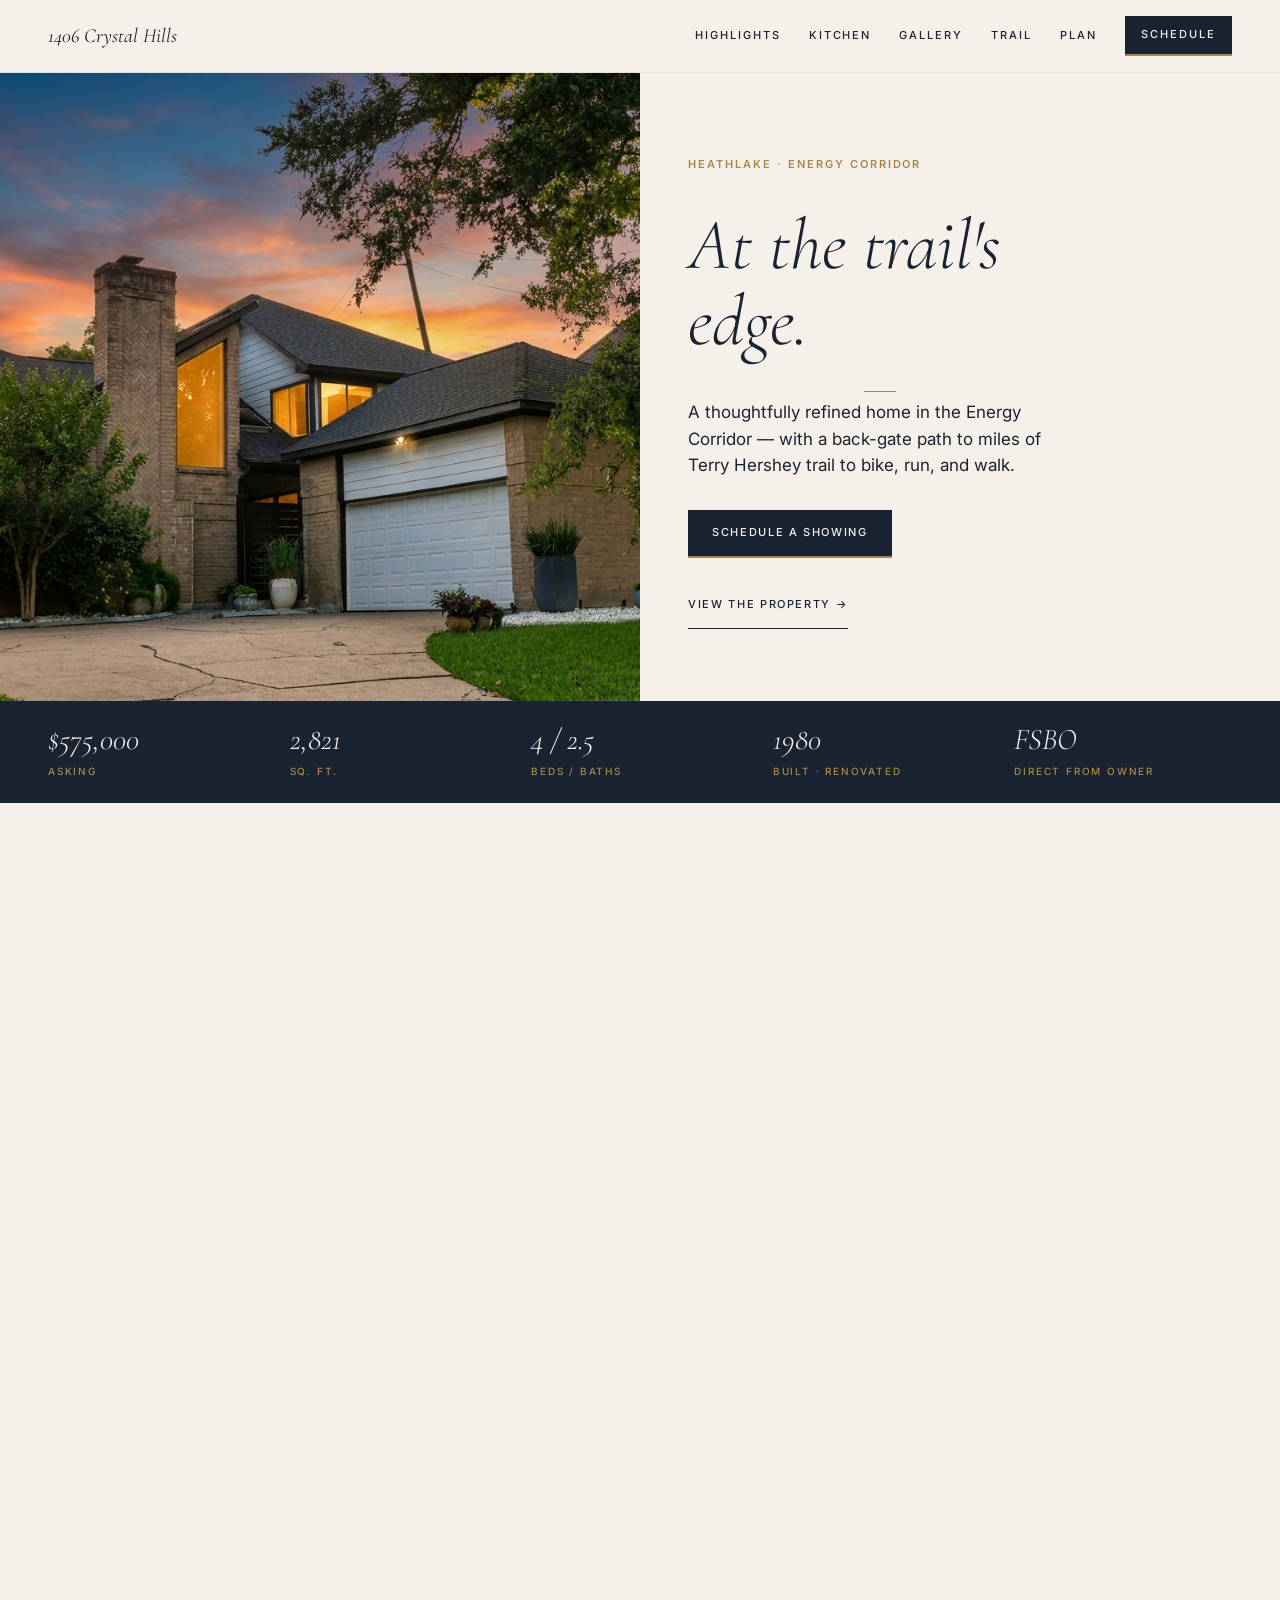
==== index.html @ 266ba10a "Initial commit: Crystal Hills website with GitHub Pages deployment Static editorial real estate list" ====
<!DOCTYPE html>
<html lang="en">
<head>
  <meta charset="UTF-8">
  <meta name="viewport" content="width=device-width, initial-scale=1.0">
  <title>1406 Crystal Hills Dr · Heathlake · Energy Corridor</title>
  <meta name="description" content="Refined living in the Energy Corridor. 4 BR / 2.5 BA, 2,821 sq ft. Wolf kitchen, primary suite down, direct trail access to Terry Hershey Park. $575,000.">

  <link rel="canonical" href="https://crystalhillshouse.com/">

  <!-- Open Graph -->
  <meta property="og:type" content="website">
  <meta property="og:url" content="https://crystalhillshouse.com/">
  <meta property="og:title" content="1406 Crystal Hills Dr · Refined, at the trail's edge.">
  <meta property="og:description" content="A Wolf kitchen, a primary suite down, and a back gate to Terry Hershey trail. $575,000. Houston, TX.">
  <meta property="og:image" content="https://crystalhillshouse.com/og-image.jpg">
  <meta property="og:image:width" content="1200">
  <meta property="og:image:height" content="630">

  <!-- Twitter -->
  <meta name="twitter:card" content="summary_large_image">
  <meta name="twitter:title" content="1406 Crystal Hills Dr · Refined, at the trail's edge.">
  <meta name="twitter:description" content="A Wolf kitchen, a primary suite down, and a back gate to Terry Hershey. $575,000. Houston, TX.">
  <meta name="twitter:image" content="https://crystalhillshouse.com/og-image.jpg">

  <!-- Favicons -->
  <link rel="icon" href="/favicon.ico" sizes="any">
  <link rel="icon" href="/favicon-192.png" type="image/png" sizes="192x192">

  <!-- Preload critical assets -->
  <link rel="preload" as="image" href="assets/photos/hero-twilight.jpg" fetchpriority="high">

  <!-- Fonts -->
  <link rel="preconnect" href="https://fonts.googleapis.com">
  <link rel="preconnect" href="https://fonts.gstatic.com" crossorigin>
  <link href="https://fonts.googleapis.com/css2?family=Cormorant+Garamond:ital,wght@0,300;0,400;0,500;1,300;1,400;1,500&family=Inter:wght@300;400;500;600;700&display=swap" rel="stylesheet">

  <link rel="stylesheet" href="style.css">

  <!-- Schema.org structured data -->
  <script type="application/ld+json">
  {
    "@context": "https://schema.org",
    "@type": "SingleFamilyResidence",
    "name": "1406 Crystal Hills Drive",
    "description": "Refined living in the Energy Corridor. 4 BR, 2.5 BA, 2,821 sq ft. Wolf kitchen, primary suite down, direct trail access.",
    "url": "https://crystalhillshouse.com/",
    "image": "https://crystalhillshouse.com/og-image.jpg",
    "address": {
      "@type": "PostalAddress",
      "streetAddress": "1406 Crystal Hills Drive",
      "addressLocality": "Houston",
      "addressRegion": "TX",
      "postalCode": "77077",
      "addressCountry": "US"
    },
    "geo": {
      "@type": "GeoCoordinates",
      "latitude": 29.7538709,
      "longitude": -95.5972746
    },
    "numberOfRooms": 4,
    "numberOfBathroomsTotal": 2.5,
    "floorSize": {
      "@type": "QuantitativeValue",
      "value": 2821,
      "unitCode": "FTK"
    },
    "yearBuilt": 1980,
    "offers": {
      "@type": "Offer",
      "price": 575000,
      "priceCurrency": "USD",
      "availability": "https://schema.org/InStock"
    }
  }
  </script>
</head>
<body>
  <a class="skip-link" href="#hero">Skip to content</a>
  <header class="topnav">
    <div class="container topnav-inner">
      <a href="#hero" class="logo">1406 Crystal Hills</a>
      <button class="nav-toggle" aria-expanded="false" aria-controls="primary-nav" aria-label="Toggle menu">☰</button>
      <nav id="primary-nav" aria-label="Primary">
        <a href="#story">Highlights</a>
        <a href="#kitchen">Kitchen</a>
        <a href="#gallery">Gallery</a>
        <a href="#trail">Trail</a>
        <a href="#plan">Plan</a>
        <a href="#showing" class="nav-cta">Schedule</a>
      </nav>
    </div>
  </header>

  <main>
    <section id="hero" class="section section-hero">
      <div class="hero-grid">
        <div class="hero-image" role="img" aria-label="1406 Crystal Hills Drive at twilight, with warm interior lights glowing through the windows.">
          <!-- Background image set in CSS for art-direction control -->
        </div>
        <div class="hero-content">
          <p class="eyebrow">Heathlake · Energy Corridor</p>
          <h1 class="hero-h1"><em>At the trail's edge.</em></h1>
          <hr class="rule">
          <p class="hero-sub">A thoughtfully refined home in the Energy Corridor — with a back-gate path to miles of Terry Hershey trail to bike, run, and walk.</p>
          <div class="hero-ctas">
            <a href="#showing" class="cta">Schedule a showing</a>
            <a href="#story" class="cta-secondary">View the property →</a>
          </div>
        </div>
      </div>
      <div class="hero-spec-strip">
        <div class="container hero-specs">
          <div><span class="spec-num">$575,000</span><span class="spec-label">Asking</span></div>
          <div><span class="spec-num">2,821</span><span class="spec-label">Sq. Ft.</span></div>
          <div><span class="spec-num">4 / 2.5</span><span class="spec-label">Beds / Baths</span></div>
          <div><span class="spec-num">1980</span><span class="spec-label">Built · Renovated</span></div>
          <div><span class="spec-num">FSBO</span><span class="spec-label">Direct from owner</span></div>
        </div>
      </div>
    </section>
    <section id="story" class="section">
  <div class="container">
    <p class="eyebrow">The Highlights</p>
    <h2><em>Three reasons.</em></h2>
    <hr class="rule">
    <div class="pillars">
      <a class="pillar" href="#kitchen">
        <div class="pillar-image" style="background-image: url('assets/photos/kitchen1.jpeg');"></div>
        <p class="eyebrow">01 — The Centerpiece</p>
        <h3>An entertainer's dream. A custom kitchen open to the dining — thoughtfully appointed from concealed smart storage to high-end appliances.</h3>
      </a>
      <a class="pillar" href="#trail">
        <div class="pillar-image" style="background-image: url('assets/photos/trail.jpg');"></div>
        <p class="eyebrow">02 — The Outdoors</p>
        <h3>Back-gate path to Terry Hershey trail. Pool, tennis, clubhouse, and playground — under mature neighborhood trees.</h3>
      </a>
      <a class="pillar" href="#specs">
        <div class="pillar-image" style="background-image: url('assets/photos/masterbath1.jpg');"></div>
        <p class="eyebrow">03 — The Done Home</p>
        <h3>Primary down. New roof, new AC, new windows. Move-in ready.</h3>
      </a>
    </div>
  </div>
</section>
    <section id="kitchen" class="section section-feature">
  <div class="container kitchen-grid">
    <div class="kitchen-header">
      <p class="eyebrow">01 — The Centerpiece</p>
      <h2><em>Made to gather.</em></h2>
      <hr class="rule">
    </div>
    <div class="gallery" data-gallery-name="kitchen">
      <button class="gallery-main" type="button" data-index="0" data-caption="9-foot island comfortably seats four." aria-label="Open kitchen photos">
        <img src="assets/photos/kitchen1.jpeg" alt="9-foot island comfortably seats four" loading="lazy" decoding="async">
      </button>
      <div class="gallery-thumbs">
        <button class="gallery-thumb" type="button" data-index="1" data-caption="The iron back door matches the front entry and overlooks the back patio." aria-label="View kitchen photo">
          <img src="assets/photos/kitchen2.jpeg" alt="Iron back door overlooking the back patio" loading="lazy" decoding="async">
        </button>
        <button class="gallery-thumb" type="button" data-index="2" data-caption="Side-by-side full-size fridge and freezer — built for hosting." aria-label="View kitchen photo">
          <img src="assets/photos/kitchen3.jpeg" alt="Full-size fridge and freezer" loading="lazy" decoding="async">
        </button>
        <button class="gallery-thumb" type="button" data-index="3" data-caption="The Wolf 48-inch range contains dual electric ovens, four gas burners, and a gas griddle on top." aria-label="View kitchen photo">
          <img src="assets/photos/kitchen4.jpeg" alt="Wolf 48-inch range with dual ovens" loading="lazy" decoding="async">
        </button>
        <button class="gallery-thumb" type="button" data-index="4" data-caption="" aria-label="View kitchen photo">
          <img src="assets/photos/kitchen5.jpg" alt="Kitchen — additional view" loading="lazy" decoding="async">
        </button>
      </div>
    </div>
    <div class="kitchen-body">
      <p>Open to the dining, designed to host. A Wolf 48-inch range with dual ovens. A 9-foot waterfall island that seats four. Counters wrap the perimeter without upper cabinets to interrupt the work, and two appliance garages — wired and plumbed — keep the espresso machine, the microwave, and the rest off the counter.</p>
      <dl class="callouts">
        <div><dt>Range</dt><dd>Wolf 48", dual ovens</dd></div>
        <div><dt>Island</dt><dd>9 ft, waterfall quartz</dd></div>
        <div><dt>Refrigerator</dt><dd>Built-in stainless</dd></div>
        <div><dt>Bonus</dt><dd>Two appliance garages, wired &amp; plumbed</dd></div>
      </dl>
    </div>
  </div>
</section>
    <section id="gallery" class="section">
      <div class="container">
        <p class="eyebrow">The Home</p>
        <h2><em>As it stands. As it could feel.</em></h2>
        <hr class="rule">
        <p class="section-intro">Vacant and ready — yours to furnish, yours to make your own. Drag the brass divider on each photo to compare the rooms as they stand today with a virtually staged glimpse of how they could feel. Virtual staging is illustrative; furnishings shown are not included.</p>

        <div class="room-blocks">

          <div class="room-block">
            <p class="room-label">Living</p>
            <div class="scrubber-frame" tabindex="0" role="slider" aria-label="Compare empty and staged living room. Drag or use arrow keys." aria-valuemin="0" aria-valuemax="100" aria-valuenow="50">
              <img class="scrubber-empty" src="assets/photos/staged/living-empty.jpg" alt="Living room, empty" loading="lazy" decoding="async">
              <img class="scrubber-staged" src="assets/photos/staged/living-staged.jpg" alt="Living room, virtually staged" loading="lazy" decoding="async">
              <div class="scrubber-divider" aria-hidden="true"></div>
              <div class="scrubber-handle" aria-hidden="true">⇆</div>
              <div class="scrubber-labels" aria-hidden="true">
                <span>Empty</span>
                <span>Staged · Illustrative</span>
              </div>
              <button class="scrubber-prev-btn" type="button" aria-label="Previous photo">&lsaquo;</button>
              <button class="scrubber-next-btn" type="button" aria-label="Next photo">&rsaquo;</button>
              <button class="scrubber-fullscreen-btn" type="button" aria-label="View fullscreen">
                <svg viewBox="0 0 24 24" width="18" height="18" fill="none" stroke="currentColor" stroke-width="2" stroke-linecap="round" stroke-linejoin="round" aria-hidden="true"><path d="M3 8V3h5"/><path d="M21 8V3h-5"/><path d="M3 16v5h5"/><path d="M21 16v5h-5"/></svg>
              </button>
            </div>
            <div class="gallery" data-gallery-name="living-extras">
              <div class="gallery-thumbs">
                <button class="gallery-thumb" type="button" data-index="0" data-caption="Gas fireplace, flanked by built-ins." aria-label="View living room photo">
                  <img src="assets/photos/living2.jpeg" alt="Gas fireplace flanked by built-ins" loading="lazy" decoding="async">
                </button>
                <button class="gallery-thumb" type="button" data-index="1" data-caption="Elevated living area — separation from the dining without losing the open feel." aria-label="View living room photo">
                  <img src="assets/photos/living3.jpg" alt="Elevated living area" loading="lazy" decoding="async">
                </button>
                <button class="gallery-thumb" type="button" data-index="2" data-caption="Heavy iron doors — natural light without losing street privacy." aria-label="View entry photo">
                  <img src="assets/photos/entry.jpeg" alt="Heavy iron entry doors" loading="lazy" decoding="async">
                </button>
                <button class="gallery-thumb" type="button" data-index="3" data-caption="Foyer opens to the living and dining areas." aria-label="View entry photo">
                  <img src="assets/photos/entry2.jpeg" alt="Foyer opens to living and dining" loading="lazy" decoding="async">
                </button>
              </div>
            </div>
          </div>

          <div class="room-block">
            <p class="room-label">Primary Bedroom</p>
            <div class="scrubber-frame" tabindex="0" role="slider" aria-label="Compare empty and staged primary bedroom. Drag or use arrow keys." aria-valuemin="0" aria-valuemax="100" aria-valuenow="50">
              <img class="scrubber-empty" src="assets/photos/staged/primary-empty.jpg" alt="Primary bedroom, empty" loading="lazy" decoding="async">
              <img class="scrubber-staged" src="assets/photos/staged/primary-staged.jpg" alt="Primary bedroom, virtually staged" loading="lazy" decoding="async">
              <div class="scrubber-divider" aria-hidden="true"></div>
              <div class="scrubber-handle" aria-hidden="true">⇆</div>
              <div class="scrubber-labels" aria-hidden="true">
                <span>Empty</span>
                <span>Staged · Illustrative</span>
              </div>
              <button class="scrubber-prev-btn" type="button" aria-label="Previous photo">&lsaquo;</button>
              <button class="scrubber-next-btn" type="button" aria-label="Next photo">&rsaquo;</button>
              <button class="scrubber-fullscreen-btn" type="button" aria-label="View fullscreen">
                <svg viewBox="0 0 24 24" width="18" height="18" fill="none" stroke="currentColor" stroke-width="2" stroke-linecap="round" stroke-linejoin="round" aria-hidden="true"><path d="M3 8V3h5"/><path d="M21 8V3h-5"/><path d="M3 16v5h5"/><path d="M21 16v5h-5"/></svg>
              </button>
            </div>
            <div class="gallery" data-gallery-name="primary-extras">
              <div class="gallery-thumbs">
                <button class="gallery-thumb" type="button" data-index="0" data-caption="Primary bath — marble countertop on soft-close inset cabinetry." aria-label="View primary bath photo">
                  <img src="assets/photos/masterbath1.jpg" alt="Primary bath with marble countertop" loading="lazy" decoding="async">
                </button>
                <button class="gallery-thumb" type="button" data-index="1" data-caption="Her closet separates the vanity and the soaking tub." aria-label="View primary bath photo">
                  <img src="assets/photos/masterbath2.jpg" alt="Vanity and soaking tub" loading="lazy" decoding="async">
                </button>
                <button class="gallery-thumb" type="button" data-index="2" data-caption="Frameless glass shower in the primary bath." aria-label="View primary bath photo">
                  <img src="assets/photos/masterbath3.jpg" alt="Frameless glass primary shower" loading="lazy" decoding="async">
                </button>
                <button class="gallery-thumb" type="button" data-index="3" data-caption="Separate his-and-hers walk-in closets, both with custom built-ins." aria-label="View primary closet photo">
                  <img src="assets/photos/her-closet.jpeg" alt="Walk-in closet with custom built-ins" loading="lazy" decoding="async">
                </button>
              </div>
            </div>
          </div>

          <div class="room-block">
            <p class="room-label">Dining</p>
            <div class="scrubber-frame" tabindex="0" role="slider" aria-label="Compare empty and staged dining. Drag or use arrow keys." aria-valuemin="0" aria-valuemax="100" aria-valuenow="50">
              <img class="scrubber-empty" src="assets/photos/staged/dining-empty.jpg" alt="Dining area, empty" loading="lazy" decoding="async">
              <img class="scrubber-staged" src="assets/photos/staged/dining-staged.jpg" alt="Dining area, virtually staged" loading="lazy" decoding="async">
              <div class="scrubber-divider" aria-hidden="true"></div>
              <div class="scrubber-handle" aria-hidden="true">⇆</div>
              <div class="scrubber-labels" aria-hidden="true">
                <span>Empty</span>
                <span>Staged · Illustrative</span>
              </div>
              <button class="scrubber-prev-btn" type="button" aria-label="Previous photo">&lsaquo;</button>
              <button class="scrubber-next-btn" type="button" aria-label="Next photo">&rsaquo;</button>
              <button class="scrubber-fullscreen-btn" type="button" aria-label="View fullscreen">
                <svg viewBox="0 0 24 24" width="18" height="18" fill="none" stroke="currentColor" stroke-width="2" stroke-linecap="round" stroke-linejoin="round" aria-hidden="true"><path d="M3 8V3h5"/><path d="M21 8V3h-5"/><path d="M3 16v5h5"/><path d="M21 16v5h-5"/></svg>
              </button>
            </div>
            <div class="gallery" data-gallery-name="dining-extras">
              <div class="gallery-thumbs">
                <button class="gallery-thumb" type="button" data-index="0" data-caption="Large dining area open to the kitchen." aria-label="View dining photo">
                  <img src="assets/photos/dining1.jpeg" alt="Dining area open to the kitchen" loading="lazy" decoding="async">
                </button>
                <button class="gallery-thumb" type="button" data-index="1" data-caption="Built-ins separate the dining and living areas." aria-label="View dining photo">
                  <img src="assets/photos/dining2.jpeg" alt="Built-ins between dining and living" loading="lazy" decoding="async">
                </button>
                <button class="gallery-thumb" type="button" data-index="2" data-caption="Powder bath off the dining area, tucked under the stairs." aria-label="View powder room photo">
                  <img src="assets/photos/powder.jpeg" alt="Powder bath tucked under the stairs" loading="lazy" decoding="async">
                </button>
              </div>
            </div>
          </div>

          <div class="room-block">
            <p class="room-label">Game Room</p>
            <div class="scrubber-frame" tabindex="0" role="slider" aria-label="Compare empty and staged game room. Drag or use arrow keys." aria-valuemin="0" aria-valuemax="100" aria-valuenow="50">
              <img class="scrubber-empty" src="assets/photos/staged/gameroom-empty.jpg" alt="Game room, empty" loading="lazy" decoding="async">
              <img class="scrubber-staged" src="assets/photos/staged/gameroom-staged.jpg" alt="Game room, virtually staged" loading="lazy" decoding="async">
              <div class="scrubber-divider" aria-hidden="true"></div>
              <div class="scrubber-handle" aria-hidden="true">⇆</div>
              <div class="scrubber-labels" aria-hidden="true">
                <span>Empty</span>
                <span>Staged · Illustrative</span>
              </div>
              <button class="scrubber-prev-btn" type="button" aria-label="Previous photo">&lsaquo;</button>
              <button class="scrubber-next-btn" type="button" aria-label="Next photo">&rsaquo;</button>
              <button class="scrubber-fullscreen-btn" type="button" aria-label="View fullscreen">
                <svg viewBox="0 0 24 24" width="18" height="18" fill="none" stroke="currentColor" stroke-width="2" stroke-linecap="round" stroke-linejoin="round" aria-hidden="true"><path d="M3 8V3h5"/><path d="M21 8V3h-5"/><path d="M3 16v5h5"/><path d="M21 16v5h-5"/></svg>
              </button>
            </div>
          </div>

          <div class="room-block">
            <p class="room-label">Secondary Bedrooms &amp; Bath</p>
            <div class="gallery" data-gallery-name="secondary">
              <button class="gallery-main" type="button" data-index="0" data-caption="One of three upstairs bedrooms — natural light throughout." aria-label="Open secondary bedrooms and bath photos">
                <img src="assets/photos/room2.jpeg" alt="One of three upstairs bedrooms" loading="lazy" decoding="async">
              </button>
              <div class="gallery-thumbs">
                <button class="gallery-thumb" type="button" data-index="1" data-caption="Another upstairs bedroom." aria-label="View bedroom photo">
                  <img src="assets/photos/room3.jpeg" alt="Another upstairs bedroom" loading="lazy" decoding="async">
                </button>
                <button class="gallery-thumb" type="button" data-index="2" data-caption="Upstairs Jack &amp; Jill bathroom" aria-label="View bathroom photo">
                  <img src="assets/photos/bathroom2.jpeg" alt="Upstairs Jack and Jill bathroom" loading="lazy" decoding="async">
                </button>
                <button class="gallery-thumb" type="button" data-index="3" data-caption="Upstairs Jack &amp; Jill bathroom" aria-label="View bathroom photo">
                  <img src="assets/photos/bathroom3.jpeg" alt="Upstairs Jack and Jill bathroom" loading="lazy" decoding="async">
                </button>
                <button class="gallery-thumb" type="button" data-index="4" data-caption="Upstairs Jack &amp; Jill bathroom" aria-label="View bathroom photo">
                  <img src="assets/photos/bathroom4.jpeg" alt="Upstairs Jack and Jill bathroom" loading="lazy" decoding="async">
                </button>
              </div>
            </div>
          </div>

        </div>
      </div>
    </section>
    <section id="trail" class="section section-feature">
  <div class="container trail-grid">
    <div class="trail-header">
      <p class="eyebrow">02 — The Outdoors</p>
      <h2><em>Out the back gate, the trail begins.</em></h2>
      <hr class="rule">
    </div>
    <div class="gallery" data-gallery-name="outdoors">
      <button class="gallery-main" type="button" data-index="0" data-caption="Back gate to miles of Terry Hershey trail — hiking and biking out the door." aria-label="Open outdoor photos">
        <img src="assets/photos/trail.jpg" alt="Back gate to Terry Hershey trail" loading="lazy" decoding="async">
      </button>
      <div class="gallery-thumbs">
        <button class="gallery-thumb" type="button" data-index="1" data-caption="Outdoor living space — the back gate opens to the trail." aria-label="View outdoor photo">
          <img src="assets/photos/backyard1.jpg" alt="Outdoor living space with back gate to trail" loading="lazy" decoding="async">
        </button>
        <button class="gallery-thumb" type="button" data-index="2" data-caption="Double doors open to the primary suite." aria-label="View outdoor photo">
          <img src="assets/photos/backyard2.jpg" alt="Double doors to primary suite" loading="lazy" decoding="async">
        </button>
        <button class="gallery-thumb" type="button" data-index="3" data-caption="Kitchen windows and a full glass door open to the garden." aria-label="View outdoor photo">
          <img src="assets/photos/backyard3.jpg" alt="Kitchen windows and glass door to the garden" loading="lazy" decoding="async">
        </button>
        <button class="gallery-thumb" type="button" data-index="4" data-caption="" aria-label="View outdoor photo">
          <img src="assets/photos/backyard4.jpg" alt="Outdoor living space" loading="lazy" decoding="async">
        </button>
        <button class="gallery-thumb" type="button" data-index="5" data-caption="Heathlake — clubhouse, playground, picnic area, tennis courts, and pool." aria-label="View outdoor photo">
          <img src="assets/photos/playground.jpeg" alt="Heathlake neighborhood amenities" loading="lazy" decoding="async">
        </button>
      </div>
    </div>
    <div class="trail-body">
      <p>The bayou trail runs directly behind the property and connects to Terry Hershey Park — miles of walking, running, and biking from your back door. No rear neighbors. The trail is the everyday luxury you don't find at this price in the Energy Corridor.</p>
    </div>
  </div>
</section>
    <section id="plan" class="section">
  <div class="container">
    <p class="eyebrow">Floor Plan</p>
    <h2><em>Primary down. Game room up.</em></h2>
    <hr class="rule">
    <p class="section-intro">Primary suite, kitchen, dining, and living are all on the main level. Game room, office, and three bedrooms above.</p>
    <div class="floor-grid">
      <figure>
        <img src="assets/floor-plan/floor-1.png" alt="First floor plan: primary bedroom, primary bath, kitchen, dining, living, half bath, garage." loading="lazy" decoding="async">
        <figcaption>First floor</figcaption>
      </figure>
      <figure>
        <img src="assets/floor-plan/floor-2.png" alt="Second floor plan: game room, office, three secondary bedrooms, full bath." loading="lazy" decoding="async">
        <figcaption>Second floor</figcaption>
      </figure>
    </div>
  </div>
</section>
    <section id="specs" class="section section-dark">
  <div class="container">
    <p class="eyebrow">03 — The Done Home</p>
    <h2><em>The facts.</em></h2>
    <hr class="rule">
    <div class="specs-grid">
      <div class="spec-block">
        <h4>Structure</h4>
        <dl>
          <div><dt>Bedrooms</dt><dd>4</dd></div>
          <div><dt>Bathrooms</dt><dd>2.5 (2 full + 1 half)</dd></div>
          <div><dt>Square footage</dt><dd>2,821</dd></div>
          <div><dt>Stories</dt><dd>2</dd></div>
          <div><dt>Year built</dt><dd>1980</dd></div>
          <div><dt>Garage</dt><dd>2-car</dd></div>
        </dl>
      </div>
      <div class="spec-block">
        <h4>Recent updates</h4>
        <dl>
          <div><dt>Roof</dt><dd>2023</dd></div>
          <div><dt>AC (both units)</dt><dd>2019</dd></div>
          <div><dt>Kitchen remodel</dt><dd>Late 2019</dd></div>
          <div><dt>1st-floor windows</dt><dd>Late 2019 (double-pane)</dd></div>
          <div><dt>Electrical panel</dt><dd>Late 2019</dd></div>
        </dl>
      </div>
      <div class="spec-block">
        <h4>Smart &amp; ambience</h4>
        <dl>
          <div><dt>Smart home</dt><dd>Lighting integrated</dd></div>
          <div><dt>Audio</dt><dd>Whole-home</dd></div>
          <div><dt>Fireplace</dt><dd>Gas, living room</dd></div>
          <div><dt>Built-ins</dt><dd>Throughout</dd></div>
        </dl>
      </div>
      <div class="spec-block">
        <h4>Community</h4>
        <dl>
          <div><dt>Subdivision</dt><dd>Lakeview Forest (Heathlake)</dd></div>
          <div><dt>HOA</dt><dd>~$725/yr</dd></div>
          <div><dt>Amenities</dt><dd>Pool, tennis, park</dd></div>
          <div><dt>Trail access</dt><dd>Direct from rear gate</dd></div>
        </dl>
      </div>
    </div>
  </div>
</section>
    <section id="neighborhood" class="section">
  <div class="container">
    <p class="eyebrow">The Neighborhood</p>
    <h2><em>Lakeview Forest, Heathlake, Energy Corridor.</em></h2>
    <hr class="rule">
    <p class="section-intro">A quiet, established corner of west Houston with mature trees, low HOA, neighborhood pool and tennis, and direct trail access. Minutes to BP, Shell, ConocoPhillips, Memorial City Mall, City Centre.</p>
    <figure class="neighborhood-map">
      <img src="assets/photos/neighborhood-map.png"
           alt="Map of Heathlake showing 1406 Crystal Hills Drive, the Terry Hershey trail extending east from the back gate through the Robin Loop, and the major Energy Corridor employers — Shell Woodcreek, BP America, and ConocoPhillips Center — all within a 2-3 mile radius."
           loading="lazy" decoding="async">
      <figcaption>
        <div class="map-legend">
          <span class="legend-item"><span class="pin pin-home" aria-hidden="true"></span>1406 Crystal Hills</span>
          <span class="legend-item"><span class="pin pin-employer" aria-hidden="true"></span>Energy Corridor employer</span>
          <span class="legend-item"><span class="pin pin-trail" aria-hidden="true"></span>Terry Hershey trail</span>
        </div>
        <div class="map-distances">
          <span><strong>Shell Woodcreek</strong> ~9 min</span>
          <span><strong>BP America</strong> ~10 min</span>
          <span><strong>ConocoPhillips</strong> ~9 min</span>
        </div>
      </figcaption>
    </figure>
    <div class="schools">
      <h4>Schools (HISD)</h4>
      <ul>
        <li><strong>Elementary:</strong> Ashford</li>
        <li><strong>Middle:</strong> West Briar (rated Excellent)</li>
        <li><strong>High:</strong> Westside</li>
      </ul>
    </div>
  </div>
</section>
    <section id="showing" class="section section-feature">
  <div class="container showing-grid">

    <div class="showing-form-block">
      <p class="eyebrow">Schedule</p>
      <h2><em>Plan a showing.</em></h2>
      <hr class="rule">
      <p>Open house Saturday May 16, 1–4 PM. For a private showing or any question, leave a note below — we'll reply within a few hours.</p>

      <form action="https://formspree.io/f/mbdwprze" method="POST" class="showing-form">
        <label>
          <span>Name</span>
          <input type="text" name="name" required autocomplete="name">
        </label>
        <label>
          <span>Email</span>
          <input type="email" name="email" required autocomplete="email">
        </label>
        <label>
          <span>Phone</span>
          <input type="tel" name="phone" autocomplete="tel">
        </label>
        <label>
          <span>Ideal viewing time</span>
          <input type="text" name="ideal_time" placeholder="e.g. weekend afternoon">
        </label>
        <label>
          <span>Message (optional)</span>
          <textarea name="message" rows="4"></textarea>
        </label>
        <input type="text" name="_gotcha" tabindex="-1" autocomplete="off" style="position:absolute;left:-9999px">
        <button type="submit" class="cta">Send</button>
      </form>

      <p class="contact-direct">
        Or call directly: <a href="tel:+12818150866" class="phone-link">(281) 815-0866</a>
      </p>
    </div>

    <div class="showing-calendly-block">
      <p class="eyebrow">Direct booking</p>
      <h3><em>Pick a time.</em></h3>
      <hr class="rule">
      <div class="calendly-inline-widget"
           data-url="https://calendly.com/ejheflin/property-showing-1406-crystal-hills?hide_landing_page_details=1&hide_gdpr_banner=1"
           style="min-width:320px;height:680px;"></div>
      <script type="text/javascript" src="https://assets.calendly.com/assets/external/widget.js" async></script>
    </div>

  </div>
</section>
  </main>

  <footer id="footer">
    <div class="container footer-grid">
      <div>
        <p class="logo-footer">1406 Crystal Hills Dr.</p>
        <p class="footer-line">Listed directly by the homeowner. No agent representation.</p>
      </div>
      <div>
        <p class="footer-eyebrow">Equal Housing Opportunity</p>
        <p class="footer-line">This property is offered without regard to race, color, religion, national origin, sex, familial status, or disability.</p>
      </div>
      <div>
        <p class="footer-eyebrow">Direct contact</p>
        <p class="footer-line"><a href="tel:+12818150866">(281) 815-0866</a></p>
        <p class="footer-line"><a href="mailto:ejheflin@gmail.com">ejheflin@gmail.com</a></p>
      </div>
      <div>
        <p class="footer-eyebrow">Legal</p>
        <p class="footer-line"><a href="mailto:ejheflin@gmail.com?subject=Privacy%20Question">Privacy</a></p>
        <p class="footer-line">© 2026 1406 Crystal Hills Dr.</p>
      </div>
    </div>
  </footer>

  <div class="lightbox" id="lightbox" role="dialog" aria-modal="true" aria-label="Photo viewer" aria-hidden="true">
    <button type="button" class="lightbox-close" aria-label="Close photo viewer">&times;</button>
    <button type="button" class="lightbox-prev" aria-label="Previous photo">&lsaquo;</button>
    <button type="button" class="lightbox-next" aria-label="Next photo">&rsaquo;</button>
    <div class="lightbox-content">
      <img alt="" />
      <p class="lightbox-caption"></p>
    </div>
  </div>

  <script src="scripts.js" defer></script>
</body>
</html>
---- style.css ----
:root {
  /* Brand palette */
  --cream: #F5F1EA;
  --ink: #1A2332;
  --stone: #8A8478;
  --brass: #A8884A;

  /* Type scale (clamp for fluid sizing) */
  --font-display: 'Cormorant Garamond', Georgia, serif;
  --font-ui: 'Inter', system-ui, sans-serif;
  --fs-eyebrow: 0.6875rem;       /* 11px */
  --fs-body: 0.9375rem;          /* 15px */
  --fs-h3: clamp(1.25rem, 1.5vw + 1rem, 1.75rem);
  --fs-h2: clamp(1.75rem, 2vw + 1.25rem, 2.5rem);
  --fs-hero: clamp(2.5rem, 4vw + 2rem, 4.5rem);
  --tracking-eyebrow: 0.18em;
  --tracking-button: 0.15em;

  /* Spacing scale */
  --space-1: 0.5rem;
  --space-2: 1rem;
  --space-3: 1.5rem;
  --space-4: 2rem;
  --space-5: 3rem;
  --space-6: 4.5rem;
  --space-7: 6rem;

  /* Layout */
  --container: 1440px;
  --container-narrow: 880px;
  --content-side-pad: clamp(1.25rem, 4vw, 3rem);
}

/* Reset + base */
*, *::before, *::after { box-sizing: border-box; }
html { scroll-behavior: smooth; }
body {
  margin: 0;
  background: var(--cream);
  color: var(--ink);
  font-family: var(--font-ui);
  font-size: var(--fs-body);
  line-height: 1.6;
  -webkit-font-smoothing: antialiased;
  -moz-osx-font-smoothing: grayscale;
}
img, video { max-width: 100%; height: auto; display: block; }
h1, h2, h3 {
  font-family: var(--font-display);
  font-weight: 300;
  line-height: 1.05;
  margin: 0;
}
.eyebrow {
  font-family: var(--font-ui);
  font-size: var(--fs-eyebrow);
  letter-spacing: var(--tracking-eyebrow);
  text-transform: uppercase;
  font-weight: 600;
  color: var(--brass);
}
.rule {
  display: block;
  width: 32px;
  height: 1px;
  background: var(--brass);
  border: 0;
}
.container {
  max-width: var(--container);
  margin: 0 auto;
  padding: 0 var(--content-side-pad);
}
.cta {
  display: inline-block;
  background: var(--ink);
  color: var(--cream);
  padding: 0.875rem 1.5rem;
  font-family: var(--font-ui);
  font-size: var(--fs-eyebrow);
  letter-spacing: var(--tracking-button);
  text-transform: uppercase;
  font-weight: 500;
  text-decoration: none;
  border-bottom: 2px solid var(--brass);
  transition: transform 0.2s;
}
.cta:hover { transform: translateY(-1px); }
.cta:focus-visible { outline: 2px solid var(--brass); outline-offset: 3px; }

@media (prefers-reduced-motion: reduce) {
  html { scroll-behavior: auto; }
  *, *::before, *::after { animation-duration: 0.01ms !important; transition-duration: 0.01ms !important; }
}

/* Skip link (keyboard accessibility) */
.skip-link {
  position: absolute;
  left: -9999px;
  top: 0;
  background: var(--ink);
  color: var(--cream);
  padding: 0.625rem 1rem;
  font-family: var(--font-ui);
  font-size: var(--fs-eyebrow);
  letter-spacing: var(--tracking-eyebrow);
  text-transform: uppercase;
  text-decoration: none;
  z-index: 200;
}
.skip-link:focus { left: 0.5rem; top: 0.5rem; }

/* Sticky nav */
.topnav {
  position: sticky;
  top: 0;
  z-index: 100;
  background: var(--cream);
  border-bottom: 1px solid rgba(26, 35, 50, 0.08);
  -webkit-backdrop-filter: blur(8px);
  backdrop-filter: blur(8px);
}
.topnav-inner {
  display: flex;
  justify-content: space-between;
  align-items: center;
  padding-top: 1rem;
  padding-bottom: 1rem;
}
.logo {
  font-family: var(--font-display);
  font-style: italic;
  font-size: 1.25rem;
  color: var(--ink);
  text-decoration: none;
  font-weight: 400;
}
.topnav nav { display: flex; gap: 1.75rem; align-items: center; }
.topnav nav a {
  font-family: var(--font-ui);
  font-size: var(--fs-eyebrow);
  letter-spacing: var(--tracking-eyebrow);
  text-transform: uppercase;
  color: var(--ink);
  text-decoration: none;
  font-weight: 500;
}
.topnav nav a:hover { color: var(--brass); }
.topnav nav a.nav-cta {
  background: var(--ink);
  color: var(--cream);
  padding: 0.625rem 1rem;
  border-bottom: 2px solid var(--brass);
}

/* Sections */
.section {
  padding: var(--space-6) 0;
  scroll-margin-top: 80px;
}
.section-hero { padding: 0; }

/* Footer */
footer { background: var(--ink); color: var(--cream); padding: var(--space-5) 0; }
footer .container { padding: 0 var(--content-side-pad); }
/* Note: footer paragraph styling lives on .footer-eyebrow and .footer-line classes — see Task 7 footer-grid block. */

/* Hero */
.hero-grid {
  display: grid;
  grid-template-columns: 1fr 1fr;
  min-height: 560px;
}
.hero-image {
  background: linear-gradient(135deg, #2d3e50 0%, #1a2332 70%);
  background-image: url('assets/photos/hero-twilight.jpg');
  background-size: cover;
  background-position: center;
}
.hero-content {
  padding: var(--space-6) var(--content-side-pad);
  display: flex;
  flex-direction: column;
  justify-content: center;
  max-width: 480px;
}
.hero-h1 {
  font-style: italic;
  font-size: var(--fs-hero);
  margin: var(--space-3) 0 var(--space-3) 0;
  font-weight: 300;
}
.hero-sub {
  font-size: 1.0625rem;
  line-height: 1.55;
  margin: 0 0 var(--space-4) 0;
  max-width: 36ch;
  color: var(--ink);
}
.hero-ctas {
  display: flex;
  align-items: center;
  gap: var(--space-3);
  flex-wrap: wrap;
}
.cta-secondary {
  font-family: var(--font-ui);
  font-size: var(--fs-eyebrow);
  letter-spacing: var(--tracking-button);
  text-transform: uppercase;
  font-weight: 500;
  color: var(--ink);
  text-decoration: none;
  padding: 0.875rem 0;
  border-bottom: 1px solid var(--ink);
  transition: color 0.2s, border-color 0.2s;
}
.cta-secondary:hover { color: var(--brass); border-bottom-color: var(--brass); }
.cta-secondary:focus-visible { outline: 2px solid var(--brass); outline-offset: 3px; }
.hero-spec-strip {
  background: var(--ink);
  color: var(--cream);
  padding: var(--space-3) 0;
}
.hero-specs {
  display: grid;
  grid-template-columns: repeat(5, 1fr);
  gap: var(--space-3);
}
.hero-specs > div { display: flex; flex-direction: column; }
.spec-num {
  font-family: var(--font-display);
  font-style: italic;
  font-size: 1.875rem;
  font-weight: 300;
  line-height: 1.0;
}
.spec-label {
  font-family: var(--font-ui);
  font-size: 0.625rem;
  letter-spacing: 0.18em;
  color: var(--brass);
  text-transform: uppercase;
  margin-top: 0.5rem;
  font-weight: 500;
}

@media (max-width: 768px) {
  .hero-grid { grid-template-columns: 1fr; }
  .hero-image { min-height: 320px; }
  .hero-content { padding: var(--space-5) var(--content-side-pad); }
  .hero-specs { grid-template-columns: repeat(3, 1fr); gap: var(--space-3); }
}
@media (max-width: 480px) {
  .hero-specs { grid-template-columns: repeat(2, 1fr); }
}

/* Section intro (used by gallery and others) */
.section-intro {
  font-size: 1rem;
  line-height: 1.6;
  max-width: 60ch;
  margin: var(--space-3) 0 var(--space-5);
  color: var(--ink);
}

/* Scrubber grid */
.scrubber-grid {
  display: grid;
  grid-template-columns: repeat(2, 1fr);
  gap: var(--space-4);
}
.scrubber {
  margin: 0;
}
.scrubber-frame {
  position: relative;
  aspect-ratio: 16 / 10;
  background: var(--ink);
  overflow: hidden;
  user-select: none;
  touch-action: pan-y;
  cursor: ew-resize;
}
.scrubber-frame:focus-visible {
  outline: 3px solid var(--brass);
  outline-offset: 4px;
}
.scrubber-empty,
.scrubber-staged {
  position: absolute;
  inset: 0;
  width: 100%;
  height: 100%;
  object-fit: cover;
}
.scrubber-staged {
  clip-path: inset(0 0 0 50%);
}
.scrubber-divider {
  position: absolute;
  top: 0;
  bottom: 0;
  left: 50%;
  width: 1px;
  background: var(--brass);
  pointer-events: none;
  transform: translateX(-50%);
}
.scrubber-handle {
  position: absolute;
  top: 50%;
  left: 50%;
  transform: translate(-50%, -50%);
  width: 38px;
  height: 38px;
  border-radius: 50%;
  background: var(--cream);
  border: 1px solid var(--brass);
  display: flex;
  align-items: center;
  justify-content: center;
  font-family: var(--font-ui);
  font-size: 16px;
  color: var(--ink);
  pointer-events: none;
  box-shadow: 0 2px 8px rgba(0, 0, 0, 0.15);
}
.scrubber-labels {
  position: absolute;
  top: 16px;
  left: 0;
  right: 0;
  display: flex;
  justify-content: space-between;
  padding: 0 16px;
  pointer-events: none;
}
.scrubber-labels span {
  font-family: var(--font-ui);
  font-size: 0.625rem;
  letter-spacing: 0.18em;
  text-transform: uppercase;
  color: var(--cream);
  font-weight: 500;
  background: rgba(26, 35, 50, 0.45);
  padding: 4px 10px;
  -webkit-backdrop-filter: blur(6px);
  backdrop-filter: blur(6px);
}
.scrubber figcaption {
  font-family: var(--font-display);
  font-style: italic;
  font-size: 0.875rem;
  color: var(--stone);
  margin-top: 0.5rem;
  text-align: right;
}
.scrubber-fullscreen-btn {
  position: absolute;
  bottom: 0.75rem;
  right: 0.75rem;
  width: 36px;
  height: 36px;
  background: rgba(245, 241, 234, 0.9);
  border: 1px solid rgba(26, 35, 50, 0.08);
  border-radius: 4px;
  cursor: pointer;
  display: flex;
  align-items: center;
  justify-content: center;
  color: var(--ink);
  z-index: 5;
  padding: 0;
  transition: background 0.2s, transform 0.15s;
}
.scrubber-fullscreen-btn:hover { background: var(--cream); transform: scale(1.05); }
.scrubber-fullscreen-btn:focus-visible {
  outline: 2px solid var(--brass);
  outline-offset: 2px;
}
.scrubber-fullscreen-btn svg { pointer-events: none; }
.scrubber-frame.is-fullscreen {
  position: fixed;
  top: 0;
  left: 0;
  right: 0;
  bottom: 0;
  z-index: 1000;
  aspect-ratio: unset;
  background: rgba(10, 14, 22, 0.96);
  touch-action: none;
}
.scrubber-frame.is-fullscreen .scrubber-empty,
.scrubber-frame.is-fullscreen .scrubber-staged {
  object-fit: contain;
}
.scrubber-frame.is-fullscreen .scrubber-fullscreen-btn {
  bottom: 1.5rem;
  right: 1.5rem;
  width: 52px;
  height: 52px;
  background: rgba(245, 241, 234, 0.95);
  border: 2px solid var(--brass);
}
.scrubber-frame.is-fullscreen .scrubber-fullscreen-btn svg { display: none; }
.scrubber-frame.is-fullscreen .scrubber-fullscreen-btn::after {
  content: '\2715';
  font-size: 24px;
  font-weight: 300;
  color: var(--ink);
  line-height: 1;
  font-family: var(--font-ui);
}
.scrubber-prev-btn, .scrubber-next-btn {
  display: none;
  position: absolute;
  top: 50%;
  transform: translateY(-50%);
  background: rgba(245, 241, 234, 0.08);
  color: var(--cream);
  border: 1px solid rgba(245, 241, 234, 0.35);
  width: 52px;
  height: 52px;
  border-radius: 50%;
  font-size: 2rem;
  line-height: 1;
  cursor: pointer;
  font-family: serif;
  align-items: center;
  justify-content: center;
  padding: 0;
  z-index: 6;
}
.scrubber-prev-btn { left: 1.5rem; }
.scrubber-next-btn { right: 1.5rem; }
.scrubber-prev-btn:hover, .scrubber-next-btn:hover { background: rgba(245, 241, 234, 0.18); }
.scrubber-prev-btn:focus-visible, .scrubber-next-btn:focus-visible { outline: 2px solid var(--brass); outline-offset: 3px; }
.scrubber-frame.is-fullscreen .scrubber-prev-btn,
.scrubber-frame.is-fullscreen .scrubber-next-btn { display: flex; }
.scrubber-frame.no-gallery .scrubber-prev-btn,
.scrubber-frame.no-gallery .scrubber-next-btn { display: none !important; }
body.scrubber-fullscreen-active { overflow: hidden; }

/* Per-room blocks in the Gallery section */
.room-blocks {
  display: flex;
  flex-direction: column;
  gap: var(--space-6);
  margin-top: var(--space-4);
}
.room-block {
  max-width: 900px;
  width: 100%;
  margin: 0 auto;
  display: flex;
  flex-direction: column;
  gap: var(--space-2);
}
.room-label {
  font-family: var(--font-ui);
  font-size: var(--fs-eyebrow);
  letter-spacing: var(--tracking-eyebrow);
  text-transform: uppercase;
  font-weight: 600;
  color: var(--brass);
  margin: 0 0 var(--space-1);
}

@media (max-width: 768px) {
  .scrubber-grid { grid-template-columns: 1fr; gap: var(--space-3); }
  .scrubber-fullscreen-btn {
    width: 44px;
    height: 44px;
    bottom: 0.5rem;
    right: 0.5rem;
  }
}

/* Pillars (Story) */
.pillars {
  display: grid;
  grid-template-columns: repeat(3, 1fr);
  gap: var(--space-4);
  margin-top: var(--space-4);
}
.pillar { display: flex; flex-direction: column; text-decoration: none; color: inherit; }
.pillar:hover .pillar-image { transform: translateY(-2px); }
.pillar-image {
  aspect-ratio: 3 / 2;
  background-size: cover;
  background-position: center;
  margin-bottom: var(--space-3);
  transition: transform 0.2s;
}
.pillar h3 {
  font-size: var(--fs-h3);
  font-weight: 400;
  font-style: italic;
  margin-top: 0.5rem;
  color: var(--ink);
}

/* Feature sections (kitchen, trail) */
.section-feature { background: rgba(168, 136, 74, 0.04); }
.kitchen-grid {
  display: grid;
  grid-template-columns: 1.2fr 1fr;
  grid-template-areas:
    "gallery header"
    "gallery body";
  column-gap: var(--space-5);
  row-gap: var(--space-3);
  align-items: start;
}
.kitchen-header { grid-area: header; }
.kitchen-body { grid-area: body; }
.kitchen-grid .gallery { grid-area: gallery; }
.trail-grid {
  display: grid;
  grid-template-columns: 1.2fr 1fr;
  grid-template-areas:
    "gallery header"
    "gallery body";
  column-gap: var(--space-5);
  row-gap: var(--space-3);
  align-items: start;
}
.trail-header { grid-area: header; }
.trail-body { grid-area: body; }
.trail-grid .gallery { grid-area: gallery; }
.kitchen-image, .trail-image {
  aspect-ratio: 4 / 3;
  background-size: cover;
  background-position: center;
  cursor: zoom-in;
}
.gallery { display: flex; flex-direction: column; gap: var(--space-2); }
.gallery-main, .gallery-thumb {
  padding: 0;
  border: 0;
  background: transparent;
  cursor: zoom-in;
  overflow: hidden;
  display: block;
}
.gallery-main { aspect-ratio: 4 / 3; width: 100%; }
.gallery-thumb { aspect-ratio: 4 / 3; }
.gallery-main img, .gallery-thumb img {
  width: 100%;
  height: 100%;
  object-fit: cover;
  display: block;
  transition: transform 0.25s;
}
.gallery-main:hover img, .gallery-thumb:hover img { transform: scale(1.02); }
.gallery-thumbs {
  display: grid;
  grid-template-columns: repeat(auto-fit, minmax(110px, 1fr));
  gap: var(--space-2);
}
.gallery-main:focus-visible, .gallery-thumb:focus-visible {
  outline: 2px solid var(--brass);
  outline-offset: 2px;
}
.kitchen-header h2, .trail-header h2 {
  font-style: italic;
  font-size: var(--fs-h2);
  margin: var(--space-2) 0;
}
.kitchen-body p, .trail-body p {
  font-size: 1rem;
  line-height: 1.65;
  margin: var(--space-3) 0;
  max-width: 50ch;
}
.callouts {
  display: grid;
  grid-template-columns: repeat(2, 1fr);
  gap: 0;
  margin: var(--space-3) 0 0;
}
.callouts > div {
  border-top: 1px solid rgba(168, 136, 74, 0.3);
  padding: 0.75rem 0;
}
.callouts dt {
  font-family: var(--font-ui);
  font-size: 0.625rem;
  letter-spacing: 0.18em;
  text-transform: uppercase;
  color: var(--brass);
  font-weight: 600;
}
.callouts dd {
  margin: 0.25rem 0 0;
  font-size: 0.9375rem;
  color: var(--ink);
}

/* Floor plan */
.floor-grid {
  display: grid;
  grid-template-columns: 1fr 1fr;
  gap: var(--space-4);
  margin-top: var(--space-4);
}
.floor-grid figure { margin: 0; }
.floor-grid img { width: 100%; cursor: zoom-in; }
.floor-grid figcaption {
  font-family: var(--font-display);
  font-style: italic;
  text-align: center;
  margin-top: 0.5rem;
  color: var(--stone);
}

/* Specs (dark) */
.section-dark { background: var(--ink); color: var(--cream); }
.section-dark h2 { color: var(--cream); }
.section-dark p { color: rgba(245, 241, 234, 0.85); }
.specs-grid {
  display: grid;
  grid-template-columns: repeat(2, 1fr);
  gap: var(--space-5);
  margin-top: var(--space-4);
}
.spec-block h4 {
  font-family: var(--font-ui);
  font-size: 0.6875rem;
  letter-spacing: 0.18em;
  text-transform: uppercase;
  color: var(--brass);
  font-weight: 600;
  margin: 0 0 var(--space-2);
}
.spec-block dl { margin: 0; }
.spec-block dl > div {
  display: flex;
  justify-content: space-between;
  padding: 0.625rem 0;
  border-bottom: 1px solid rgba(168, 136, 74, 0.18);
  font-size: 0.9375rem;
}
.spec-block dt { color: rgba(245, 241, 234, 0.6); }
.spec-block dd { margin: 0; color: var(--cream); font-weight: 500; }

/* Neighborhood */
.schools { margin-top: var(--space-4); }
.schools h4 {
  font-family: var(--font-ui);
  font-size: 0.6875rem;
  letter-spacing: 0.18em;
  text-transform: uppercase;
  color: var(--brass);
  font-weight: 600;
}
.schools ul {
  list-style: none;
  padding: 0;
  margin: var(--space-2) 0 0;
}
.schools li { padding: 0.625rem 0; border-bottom: 1px solid rgba(26, 35, 50, 0.1); }

.neighborhood-map { margin: var(--space-4) 0 var(--space-5); }
.neighborhood-map img {
  width: 100%;
  border: 1px solid rgba(26, 35, 50, 0.08);
}
.neighborhood-map figcaption {
  display: flex;
  flex-wrap: wrap;
  justify-content: space-between;
  align-items: flex-start;
  gap: var(--space-3);
  margin-top: var(--space-2);
  font-family: var(--font-ui);
  font-size: var(--fs-eyebrow);
  letter-spacing: var(--tracking-eyebrow);
  text-transform: uppercase;
  color: var(--stone);
}
.map-legend, .map-distances {
  display: flex;
  flex-wrap: wrap;
  gap: var(--space-3);
}
.legend-item { display: inline-flex; align-items: center; gap: 0.5rem; }
.pin { display: inline-block; }
.pin-home { width: 10px; height: 10px; background: var(--brass); transform: rotate(45deg); }
.pin-employer { width: 10px; height: 10px; background: var(--ink); border-radius: 50%; }
.pin-trail { width: 18px; height: 3px; background: #6B7C5C; }
.map-distances strong { font-weight: 600; color: var(--ink); }

@media (max-width: 768px) {
  .pillars, .specs-grid, .floor-grid { grid-template-columns: 1fr; }
  .kitchen-grid, .trail-grid {
    grid-template-columns: 1fr;
    grid-template-areas:
      "header"
      "gallery"
      "body";
    gap: var(--space-3);
  }
  .callouts { grid-template-columns: 1fr; }
}

/* Showing section: form + Calendly */
.showing-grid {
  display: grid;
  grid-template-columns: 1fr 1fr;
  gap: var(--space-5);
  align-items: start;
}
.showing-form { margin-top: var(--space-3); display: grid; gap: var(--space-2); }
.showing-form label { display: flex; flex-direction: column; }
.showing-form label span {
  font-family: var(--font-ui);
  font-size: 0.6875rem;
  letter-spacing: 0.18em;
  text-transform: uppercase;
  color: var(--brass);
  font-weight: 600;
  margin-bottom: 0.375rem;
}
.showing-form input,
.showing-form textarea {
  font-family: var(--font-ui);
  font-size: 0.9375rem;
  background: var(--cream);
  color: var(--ink);
  border: 1px solid rgba(26, 35, 50, 0.2);
  padding: 0.625rem 0.75rem;
  resize: vertical;
}
.showing-form input:focus,
.showing-form textarea:focus {
  outline: 2px solid var(--brass);
  outline-offset: 1px;
  border-color: var(--brass);
}
.showing-form button {
  margin-top: var(--space-2);
  justify-self: start;
  cursor: pointer;
  border: 0;
}

.contact-direct {
  margin-top: var(--space-3);
  font-family: var(--font-display);
  font-style: italic;
  color: var(--stone);
}
.phone-link {
  color: var(--ink);
  font-family: var(--font-ui);
  font-style: normal;
  font-weight: 600;
  text-decoration: none;
  border-bottom: 1px solid var(--brass);
}

@media (max-width: 768px) {
  .showing-grid { grid-template-columns: 1fr; }
}

/* Footer 4-column grid */
.footer-grid {
  display: grid;
  grid-template-columns: repeat(4, 1fr);
  gap: var(--space-4);
  padding: var(--space-5) 0 var(--space-3);
}
.logo-footer {
  font-family: var(--font-display);
  font-style: italic;
  font-size: 1.25rem;
  color: var(--cream);
  margin: 0 0 0.5rem;
}
.footer-eyebrow {
  font-family: var(--font-ui);
  font-size: 0.6875rem;
  letter-spacing: 0.18em;
  text-transform: uppercase;
  color: var(--brass);
  font-weight: 600;
  margin: 0 0 0.5rem;
}
.footer-line {
  font-family: var(--font-ui);
  font-size: 0.8125rem;
  line-height: 1.5;
  color: rgba(245, 241, 234, 0.7);
  margin: 0 0 0.25rem;
}
.footer-line a {
  color: var(--cream);
  text-decoration: none;
  border-bottom: 1px solid var(--brass);
}

@media (max-width: 768px) {
  .footer-grid { grid-template-columns: 1fr 1fr; gap: var(--space-3); }
}
@media (max-width: 480px) {
  .footer-grid { grid-template-columns: 1fr; gap: var(--space-3); }
}

/* Mobile hamburger nav */
.nav-toggle {
  display: none;
  background: 0;
  border: 0;
  font-size: 1.5rem;
  color: var(--ink);
  cursor: pointer;
  padding: 0.5rem;
  line-height: 1;
}
.nav-toggle:focus-visible { outline: 2px solid var(--brass); outline-offset: 2px; }

@media (max-width: 768px) {
  .nav-toggle { display: block; }
  .topnav nav {
    display: none;
    position: absolute;
    top: 100%;
    left: 0;
    right: 0;
    background: var(--cream);
    flex-direction: column;
    padding: var(--space-3) var(--content-side-pad);
    gap: var(--space-2);
    border-top: 1px solid rgba(26, 35, 50, 0.08);
    border-bottom: 1px solid rgba(26, 35, 50, 0.08);
  }
  .topnav nav.open { display: flex; }
  .topnav nav.open a {
    padding: 0.75rem 0;
    width: 100%;
  }
}

/* Defensive: ensure form fields fill their parent on all viewports */
.showing-form input,
.showing-form textarea {
  width: 100%;
}

/* Performance: skip offscreen rendering for non-hero sections */
.section { content-visibility: auto; contain-intrinsic-size: 800px; }
.section-hero { content-visibility: visible; }

/* Lightbox (click-to-zoom for photos) */
.lightbox {
  position: fixed;
  inset: 0;
  background: rgba(10, 14, 22, 0.94);
  display: none;
  align-items: center;
  justify-content: center;
  z-index: 1000;
  cursor: zoom-out;
  padding: 2vmin;
  -webkit-backdrop-filter: blur(4px);
  backdrop-filter: blur(4px);
}
.lightbox.open { display: flex; }
.lightbox-content {
  display: flex;
  flex-direction: column;
  align-items: center;
  justify-content: center;
  gap: 1rem;
  max-width: 100%;
  max-height: 100%;
  min-height: 0;
}
.lightbox img {
  max-width: 100%;
  min-height: 0;
  flex: 0 1 auto;
  width: auto;
  height: auto;
  object-fit: contain;
  box-shadow: 0 30px 80px rgba(0, 0, 0, 0.55);
}
.lightbox-caption {
  flex: 0 0 auto;
  color: var(--cream);
  font-family: var(--font-ui);
  font-size: 0.875rem;
  text-align: center;
  margin: 0;
  max-width: 60ch;
  opacity: 0.85;
  letter-spacing: 0.02em;
  padding: 0 1rem;
  line-height: 1.4;
}
.lightbox-caption:empty { display: none; }
.lightbox-close {
  position: fixed;
  top: 1.25rem;
  right: 1.25rem;
  background: rgba(245, 241, 234, 0.08);
  color: var(--cream);
  border: 1px solid rgba(245, 241, 234, 0.35);
  width: 44px;
  height: 44px;
  border-radius: 50%;
  font-size: 1.5rem;
  line-height: 1;
  cursor: pointer;
  font-family: var(--font-ui);
  font-weight: 300;
}
.lightbox-close:hover { background: rgba(245, 241, 234, 0.18); }
.lightbox-close:focus-visible { outline: 2px solid var(--brass); outline-offset: 3px; }
.lightbox-prev, .lightbox-next {
  position: fixed;
  top: 50%;
  transform: translateY(-50%);
  background: rgba(245, 241, 234, 0.08);
  color: var(--cream);
  border: 1px solid rgba(245, 241, 234, 0.35);
  width: 52px;
  height: 52px;
  border-radius: 50%;
  font-size: 2rem;
  line-height: 1;
  cursor: pointer;
  font-family: serif;
  display: none;
  align-items: center;
  justify-content: center;
  padding: 0;
  z-index: 10;
}
.lightbox-prev { left: 1.25rem; }
.lightbox-next { right: 1.25rem; }
.lightbox-prev:hover, .lightbox-next:hover { background: rgba(245, 241, 234, 0.18); }
.lightbox-prev:focus-visible, .lightbox-next:focus-visible { outline: 2px solid var(--brass); outline-offset: 3px; }
.lightbox.gallery-mode .lightbox-prev,
.lightbox.gallery-mode .lightbox-next { display: flex; }
body.lightbox-open { overflow: hidden; }
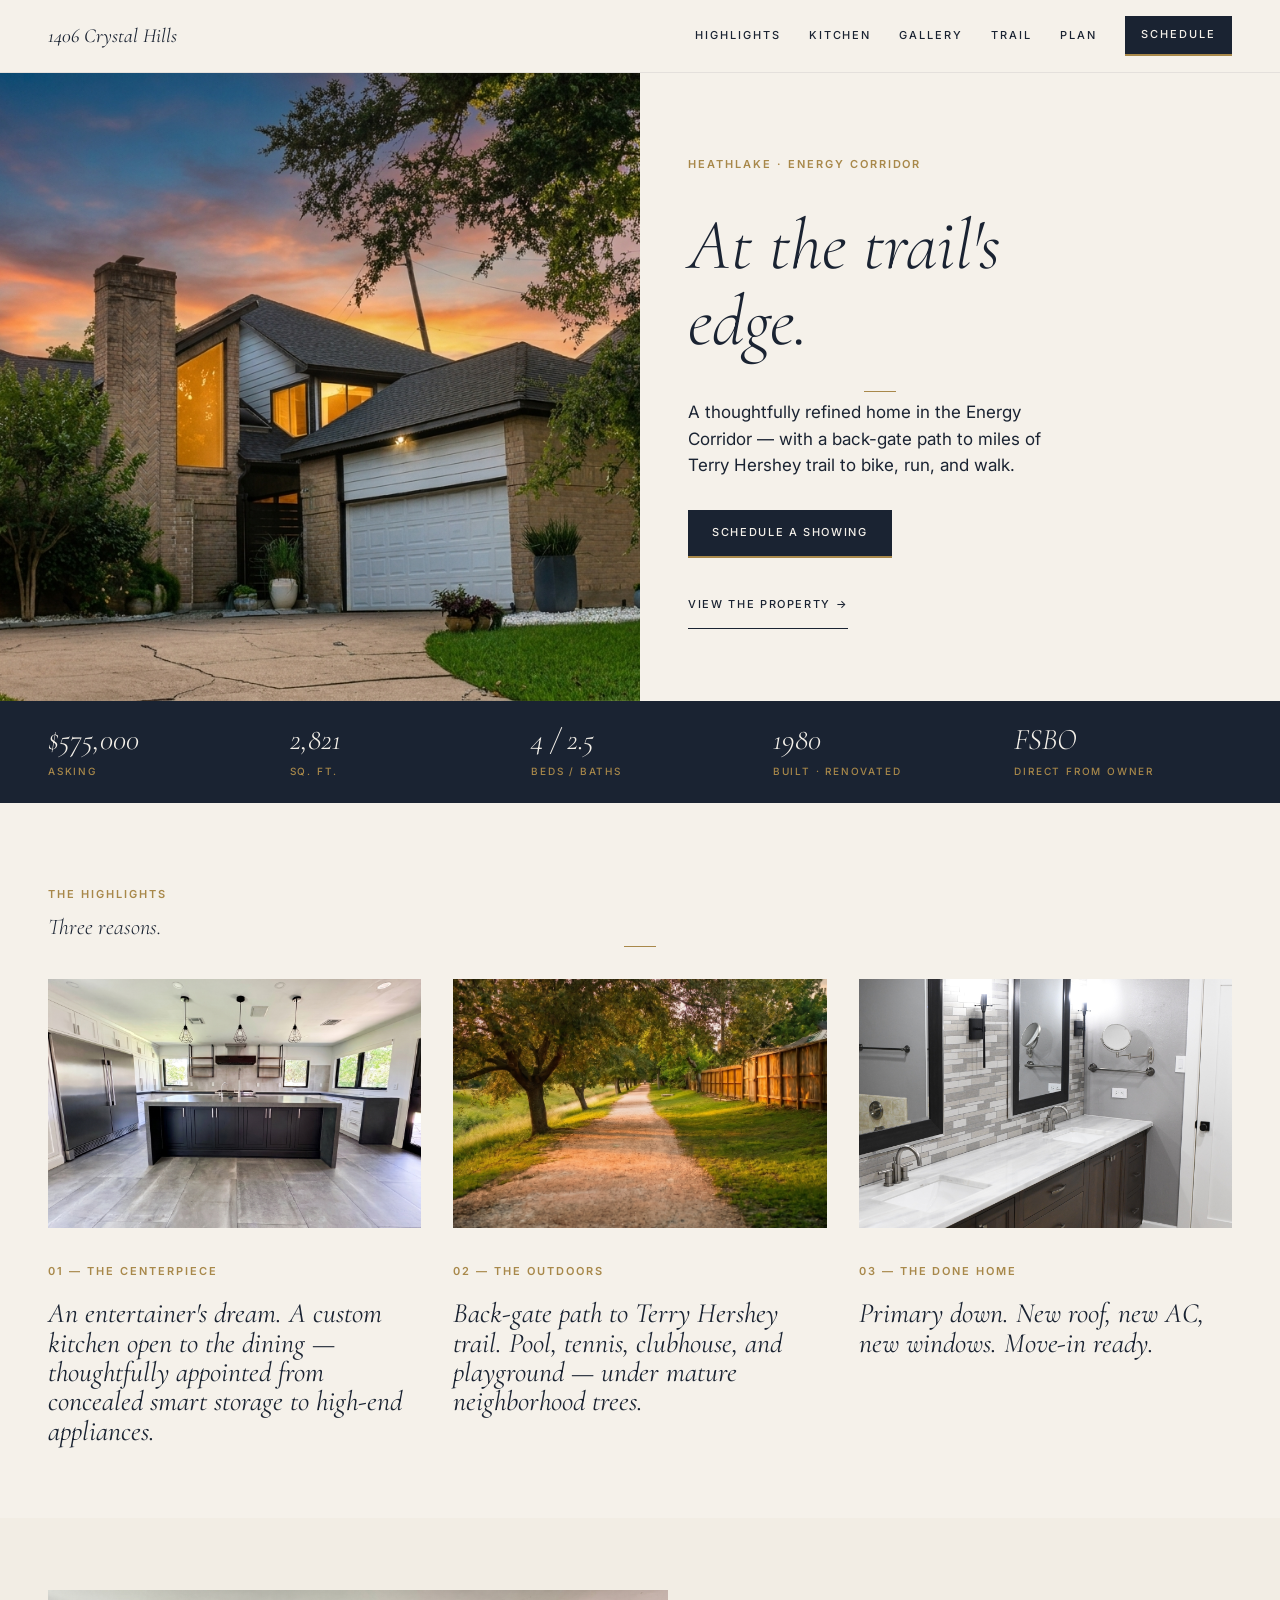
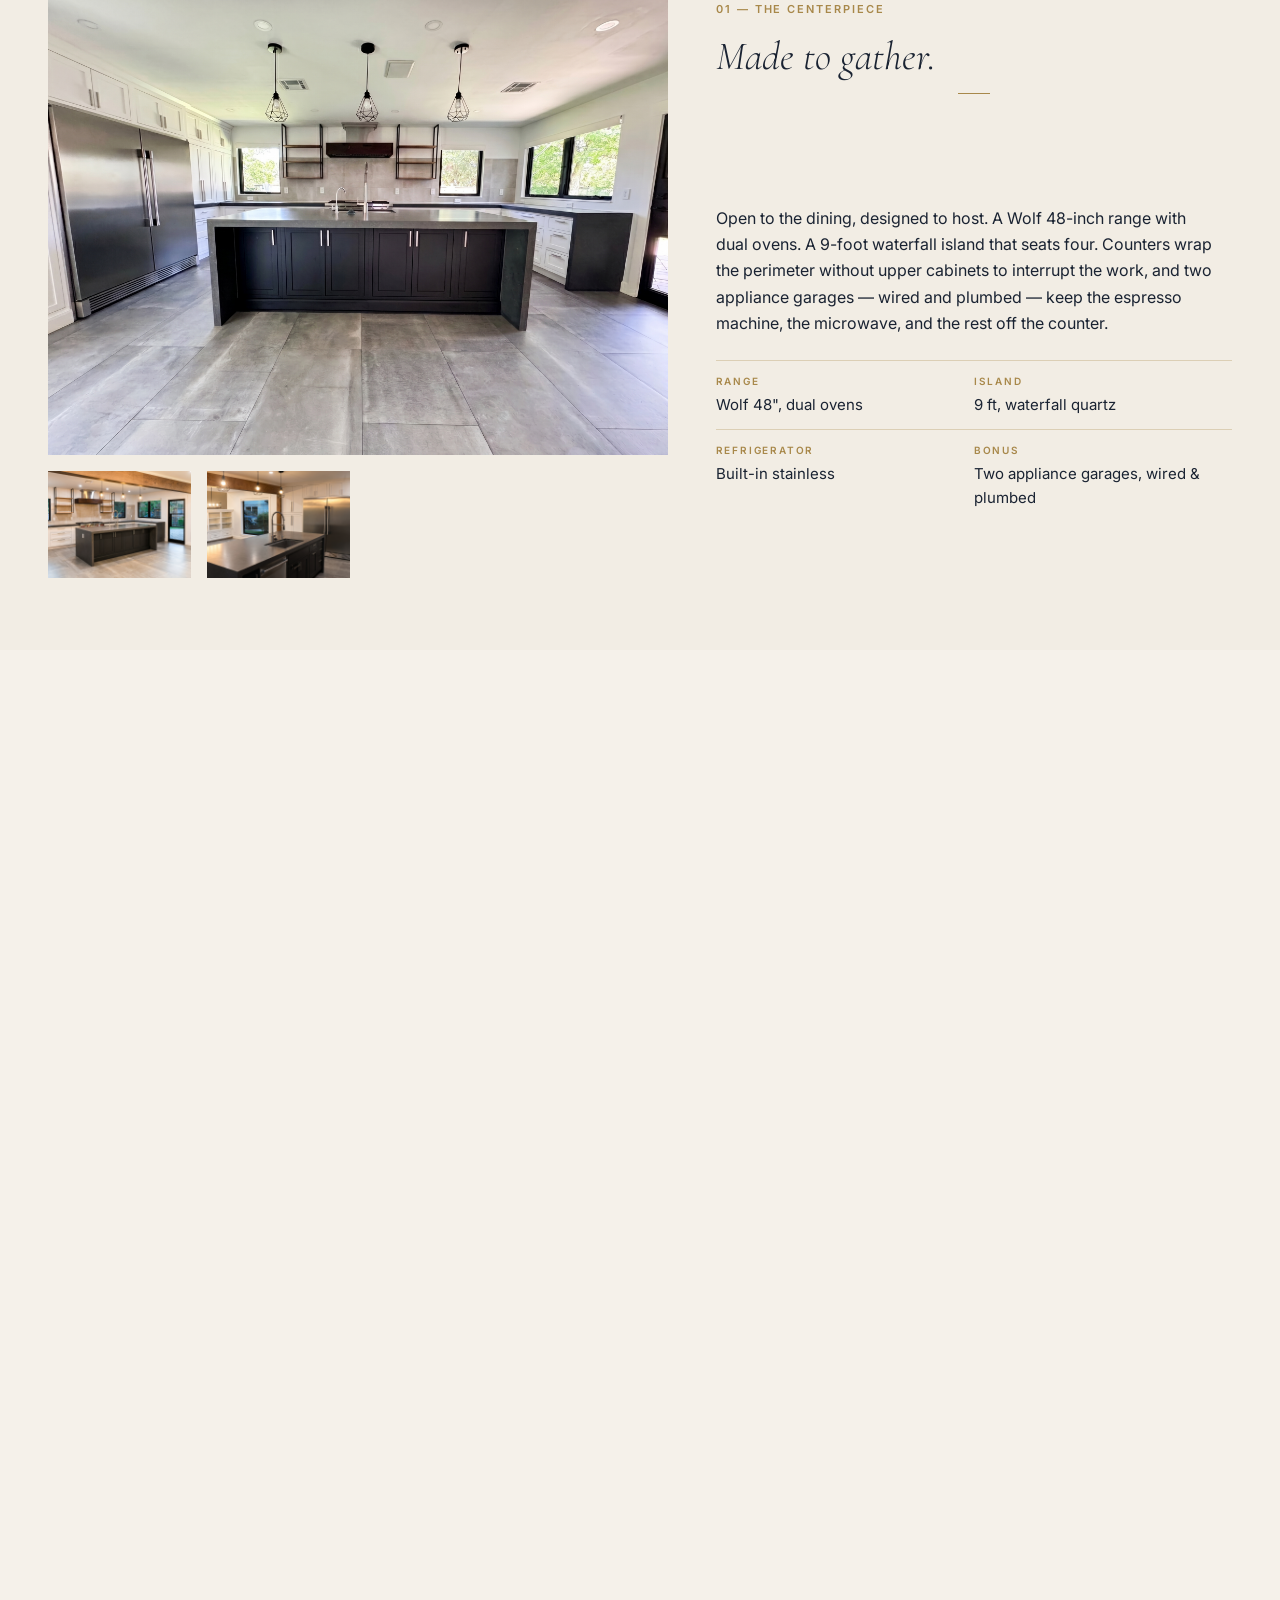
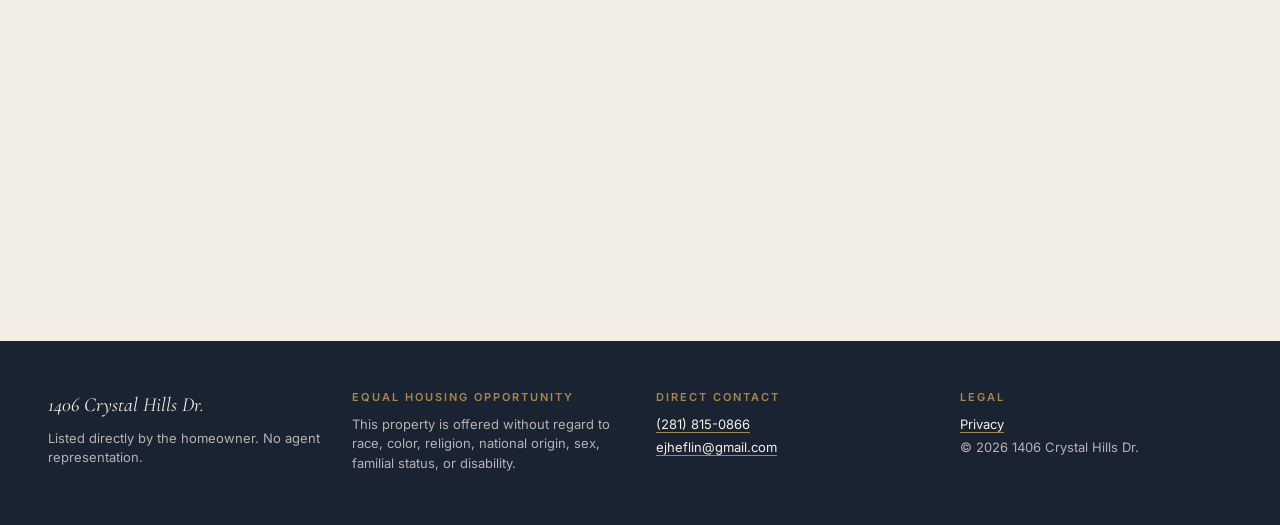
==== commit 3685c9bf: "Add mobile phone and SMS quick-contact icons next to hamburger" ====
--- a/index.html
+++ b/index.html
@@ -81,6 +81,18 @@
   <header class="topnav">
     <div class="container topnav-inner">
       <a href="#hero" class="logo">1406 Crystal Hills</a>
+      <div class="nav-quick-actions" aria-label="Quick contact">
+        <a class="nav-quick-icon" href="tel:+12818150866" aria-label="Call the homeowner">
+          <svg xmlns="http://www.w3.org/2000/svg" width="22" height="22" viewBox="0 0 24 24" fill="none" stroke="currentColor" stroke-width="2" stroke-linecap="round" stroke-linejoin="round" aria-hidden="true" focusable="false">
+            <path d="M22 16.92v3a2 2 0 0 1-2.18 2 19.79 19.79 0 0 1-8.63-3.07 19.5 19.5 0 0 1-6-6 19.79 19.79 0 0 1-3.07-8.67A2 2 0 0 1 4.11 2h3a2 2 0 0 1 2 1.72 12.84 12.84 0 0 0 .7 2.81 2 2 0 0 1-.45 2.11L8.09 9.91a16 16 0 0 0 6 6l1.27-1.27a2 2 0 0 1 2.11-.45 12.84 12.84 0 0 0 2.81.7A2 2 0 0 1 22 16.92z"/>
+          </svg>
+        </a>
+        <a class="nav-quick-icon" href="sms:+12818150866" aria-label="Text the homeowner">
+          <svg xmlns="http://www.w3.org/2000/svg" width="22" height="22" viewBox="0 0 24 24" fill="none" stroke="currentColor" stroke-width="2" stroke-linecap="round" stroke-linejoin="round" aria-hidden="true" focusable="false">
+            <path d="M21 15a2 2 0 0 1-2 2H7l-4 4V5a2 2 0 0 1 2-2h14a2 2 0 0 1 2 2z"/>
+          </svg>
+        </a>
+      </div>
       <button class="nav-toggle" aria-expanded="false" aria-controls="primary-nav" aria-label="Toggle menu">☰</button>
       <nav id="primary-nav" aria-label="Primary">
         <a href="#story">Highlights</a>
--- a/style.css
+++ b/style.css
@@ -113,7 +113,7 @@
 /* Sticky nav */
 .topnav {
   position: sticky;
-  top: 0;
+  top: var(--oh-strip-height, 0px);
   z-index: 100;
   background: var(--cream);
   border-bottom: 1px solid rgba(26, 35, 50, 0.08);
@@ -156,7 +156,7 @@
 /* Sections */
 .section {
   padding: var(--space-6) 0;
-  scroll-margin-top: 80px;
+  scroll-margin-top: calc(80px + var(--oh-strip-height, 0px));
 }
 .section-hero { padding: 0; }
 
@@ -843,6 +843,32 @@
   }
 }
 
+/* Mobile-only quick-action icons (phone, SMS) */
+.nav-quick-actions { display: none; }
+.nav-quick-icon {
+  display: inline-flex;
+  align-items: center;
+  justify-content: center;
+  width: 44px;
+  height: 44px;
+  color: var(--ink);
+  text-decoration: none;
+  transition: color 0.15s ease;
+}
+.nav-quick-icon:hover,
+.nav-quick-icon:focus { color: var(--brass); }
+.nav-quick-icon:focus-visible { outline: 2px solid var(--brass); outline-offset: 2px; }
+
+@media (max-width: 768px) {
+  .nav-quick-actions {
+    display: inline-flex;
+    align-items: center;
+    gap: 0.25rem;
+    margin-left: auto;
+    margin-right: 0.25rem;
+  }
+}
+
 /* Defensive: ensure form fields fill their parent on all viewports */
 .showing-form input,
 .showing-form textarea {
@@ -946,3 +972,87 @@
 .lightbox.gallery-mode .lightbox-prev,
 .lightbox.gallery-mode .lightbox-next { display: flex; }
 body.lightbox-open { overflow: hidden; }
+
+/* Open house teaser strip */
+.oh-strip {
+  position: sticky;
+  top: 0;
+  z-index: 50;
+  background: var(--ink);
+  color: var(--cream);
+  border-bottom: 1px solid var(--brass);
+}
+.oh-strip-inner {
+  max-width: var(--container);
+  margin: 0 auto;
+  padding: 0.625rem var(--content-side-pad);
+  display: flex;
+  align-items: center;
+  gap: var(--space-3);
+}
+.oh-strip-eyebrow {
+  font-family: var(--font-ui);
+  font-size: var(--fs-eyebrow);
+  letter-spacing: var(--tracking-eyebrow);
+  text-transform: uppercase;
+  font-weight: 600;
+  color: var(--brass);
+  flex: 0 0 auto;
+}
+.oh-strip-phrase {
+  font-family: var(--font-display);
+  font-style: italic;
+  font-size: 1.125rem;
+  font-weight: 400;
+  color: var(--cream);
+  flex: 1 1 auto;
+}
+.oh-strip-link {
+  font-family: var(--font-ui);
+  font-size: 0.8125rem;
+  font-weight: 500;
+  color: var(--cream);
+  text-decoration: none;
+  border-bottom: 1px solid var(--brass);
+  padding-bottom: 4px;
+  transition: border-width 0.15s ease;
+  flex: 0 0 auto;
+}
+.oh-strip-link:hover { border-bottom-width: 2px; padding-bottom: 3px; }
+.oh-strip-link:focus-visible { outline: 2px solid var(--brass); outline-offset: 3px; }
+.oh-strip-dismiss {
+  background: transparent;
+  border: 0;
+  color: var(--cream);
+  opacity: 0.6;
+  font-size: 18px;
+  line-height: 1;
+  width: 32px;
+  height: 32px;
+  display: inline-flex;
+  align-items: center;
+  justify-content: center;
+  cursor: pointer;
+  flex: 0 0 auto;
+}
+.oh-strip-dismiss:hover,
+.oh-strip-dismiss:focus { opacity: 1; }
+.oh-strip-dismiss:focus-visible { outline: 2px solid var(--brass); outline-offset: 3px; }
+
+@media (max-width: 640px) {
+  .oh-strip-inner {
+    display: grid;
+    grid-template-columns: 1fr auto;
+    grid-template-areas:
+      "eyebrow dismiss"
+      "phrase  link";
+    row-gap: 0.25rem;
+    column-gap: var(--space-2);
+    padding-top: 0.5rem;
+    padding-bottom: 0.5rem;
+  }
+  .oh-strip-eyebrow { grid-area: eyebrow; }
+  .oh-strip-dismiss { grid-area: dismiss; justify-self: end; }
+  .oh-strip-phrase  { grid-area: phrase; font-size: 1rem; }
+  .oh-strip-link    { grid-area: link; justify-self: end; }
+}
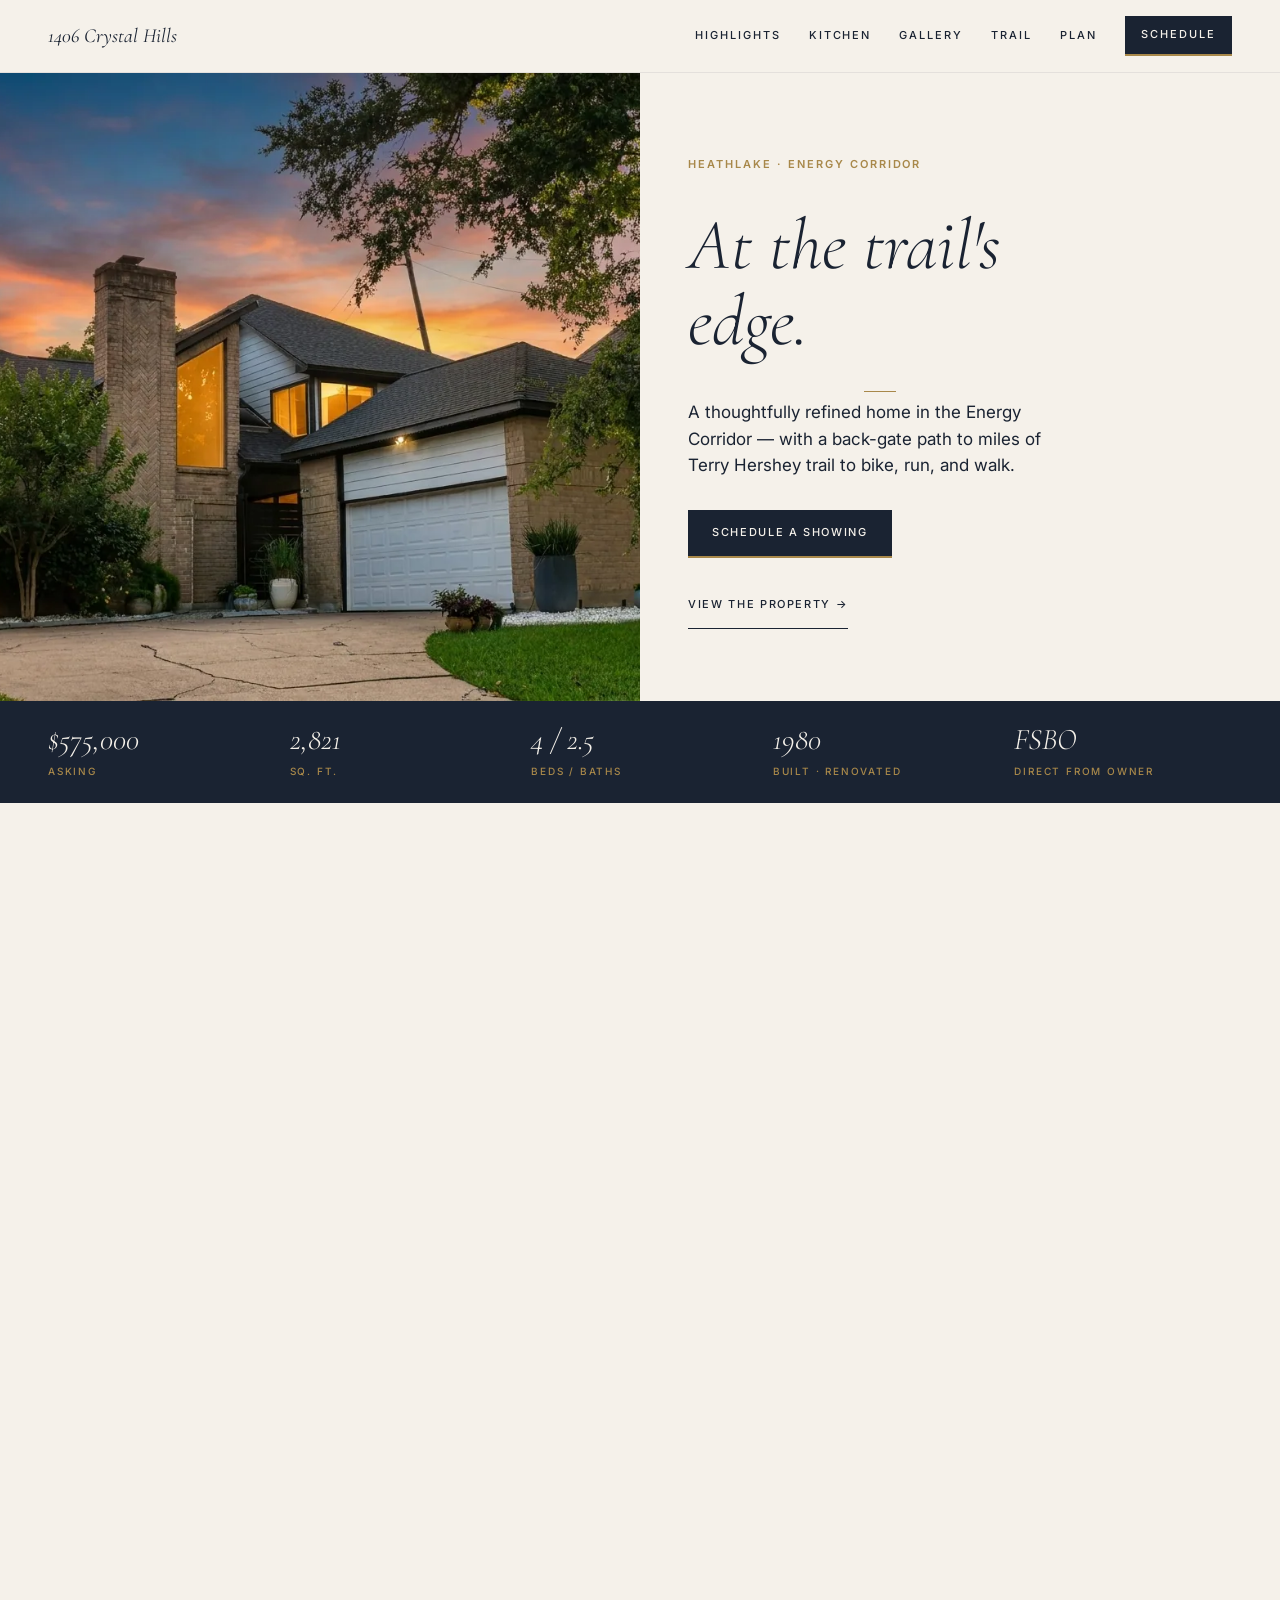
==== commit 97f56073: "Optimize photos and serve WebP via <picture> Re-encode 38 photos at JPEG q=85 + WebP q=80, scaled to" ====
--- a/index.html
+++ b/index.html
@@ -165,20 +165,20 @@
     </div>
     <div class="gallery" data-gallery-name="kitchen">
       <button class="gallery-main" type="button" data-index="0" data-caption="9-foot island comfortably seats four." aria-label="Open kitchen photos">
-        <img src="assets/photos/kitchen1.jpeg" alt="9-foot island comfortably seats four" loading="lazy" decoding="async">
+        <picture><source srcset="assets/photos/kitchen1.webp" type="image/webp"><img src="assets/photos/kitchen1.jpeg" alt="9-foot island comfortably seats four" loading="lazy" decoding="async"></picture>
       </button>
       <div class="gallery-thumbs">
         <button class="gallery-thumb" type="button" data-index="1" data-caption="The iron back door matches the front entry and overlooks the back patio." aria-label="View kitchen photo">
-          <img src="assets/photos/kitchen2.jpeg" alt="Iron back door overlooking the back patio" loading="lazy" decoding="async">
+          <picture><source srcset="assets/photos/kitchen2.webp" type="image/webp"><img src="assets/photos/kitchen2.jpeg" alt="Iron back door overlooking the back patio" loading="lazy" decoding="async"></picture>
         </button>
         <button class="gallery-thumb" type="button" data-index="2" data-caption="Side-by-side full-size fridge and freezer — built for hosting." aria-label="View kitchen photo">
-          <img src="assets/photos/kitchen3.jpeg" alt="Full-size fridge and freezer" loading="lazy" decoding="async">
+          <picture><source srcset="assets/photos/kitchen3.webp" type="image/webp"><img src="assets/photos/kitchen3.jpeg" alt="Full-size fridge and freezer" loading="lazy" decoding="async"></picture>
         </button>
         <button class="gallery-thumb" type="button" data-index="3" data-caption="The Wolf 48-inch range contains dual electric ovens, four gas burners, and a gas griddle on top." aria-label="View kitchen photo">
-          <img src="assets/photos/kitchen4.jpeg" alt="Wolf 48-inch range with dual ovens" loading="lazy" decoding="async">
+          <picture><source srcset="assets/photos/kitchen4.webp" type="image/webp"><img src="assets/photos/kitchen4.jpeg" alt="Wolf 48-inch range with dual ovens" loading="lazy" decoding="async"></picture>
         </button>
         <button class="gallery-thumb" type="button" data-index="4" data-caption="" aria-label="View kitchen photo">
-          <img src="assets/photos/kitchen5.jpg" alt="Kitchen — additional view" loading="lazy" decoding="async">
+          <picture><source srcset="assets/photos/kitchen5.webp" type="image/webp"><img src="assets/photos/kitchen5.jpg" alt="Kitchen — additional view" loading="lazy" decoding="async"></picture>
         </button>
       </div>
     </div>
@@ -205,8 +205,8 @@
           <div class="room-block">
             <p class="room-label">Living</p>
             <div class="scrubber-frame" tabindex="0" role="slider" aria-label="Compare empty and staged living room. Drag or use arrow keys." aria-valuemin="0" aria-valuemax="100" aria-valuenow="50">
-              <img class="scrubber-empty" src="assets/photos/staged/living-empty.jpg" alt="Living room, empty" loading="lazy" decoding="async">
-              <img class="scrubber-staged" src="assets/photos/staged/living-staged.jpg" alt="Living room, virtually staged" loading="lazy" decoding="async">
+              <picture><source srcset="assets/photos/staged/living-empty.webp" type="image/webp"><img class="scrubber-empty" src="assets/photos/staged/living-empty.jpg" alt="Living room, empty" loading="lazy" decoding="async"></picture>
+              <picture><source srcset="assets/photos/staged/living-staged.webp" type="image/webp"><img class="scrubber-staged" src="assets/photos/staged/living-staged.jpg" alt="Living room, virtually staged" loading="lazy" decoding="async"></picture>
               <div class="scrubber-divider" aria-hidden="true"></div>
               <div class="scrubber-handle" aria-hidden="true">⇆</div>
               <div class="scrubber-labels" aria-hidden="true">
@@ -222,16 +222,16 @@
             <div class="gallery" data-gallery-name="living-extras">
               <div class="gallery-thumbs">
                 <button class="gallery-thumb" type="button" data-index="0" data-caption="Gas fireplace, flanked by built-ins." aria-label="View living room photo">
-                  <img src="assets/photos/living2.jpeg" alt="Gas fireplace flanked by built-ins" loading="lazy" decoding="async">
+                  <picture><source srcset="assets/photos/living2.webp" type="image/webp"><img src="assets/photos/living2.jpeg" alt="Gas fireplace flanked by built-ins" loading="lazy" decoding="async"></picture>
                 </button>
                 <button class="gallery-thumb" type="button" data-index="1" data-caption="Elevated living area — separation from the dining without losing the open feel." aria-label="View living room photo">
-                  <img src="assets/photos/living3.jpg" alt="Elevated living area" loading="lazy" decoding="async">
+                  <picture><source srcset="assets/photos/living3.webp" type="image/webp"><img src="assets/photos/living3.jpg" alt="Elevated living area" loading="lazy" decoding="async"></picture>
                 </button>
                 <button class="gallery-thumb" type="button" data-index="2" data-caption="Heavy iron doors — natural light without losing street privacy." aria-label="View entry photo">
-                  <img src="assets/photos/entry.jpeg" alt="Heavy iron entry doors" loading="lazy" decoding="async">
+                  <picture><source srcset="assets/photos/entry.webp" type="image/webp"><img src="assets/photos/entry.jpeg" alt="Heavy iron entry doors" loading="lazy" decoding="async"></picture>
                 </button>
                 <button class="gallery-thumb" type="button" data-index="3" data-caption="Foyer opens to the living and dining areas." aria-label="View entry photo">
-                  <img src="assets/photos/entry2.jpeg" alt="Foyer opens to living and dining" loading="lazy" decoding="async">
+                  <picture><source srcset="assets/photos/entry2.webp" type="image/webp"><img src="assets/photos/entry2.jpeg" alt="Foyer opens to living and dining" loading="lazy" decoding="async"></picture>
                 </button>
               </div>
             </div>
@@ -240,8 +240,8 @@
           <div class="room-block">
             <p class="room-label">Primary Bedroom</p>
             <div class="scrubber-frame" tabindex="0" role="slider" aria-label="Compare empty and staged primary bedroom. Drag or use arrow keys." aria-valuemin="0" aria-valuemax="100" aria-valuenow="50">
-              <img class="scrubber-empty" src="assets/photos/staged/primary-empty.jpg" alt="Primary bedroom, empty" loading="lazy" decoding="async">
-              <img class="scrubber-staged" src="assets/photos/staged/primary-staged.jpg" alt="Primary bedroom, virtually staged" loading="lazy" decoding="async">
+              <picture><source srcset="assets/photos/staged/primary-empty.webp" type="image/webp"><img class="scrubber-empty" src="assets/photos/staged/primary-empty.jpg" alt="Primary bedroom, empty" loading="lazy" decoding="async"></picture>
+              <picture><source srcset="assets/photos/staged/primary-staged.webp" type="image/webp"><img class="scrubber-staged" src="assets/photos/staged/primary-staged.jpg" alt="Primary bedroom, virtually staged" loading="lazy" decoding="async"></picture>
               <div class="scrubber-divider" aria-hidden="true"></div>
               <div class="scrubber-handle" aria-hidden="true">⇆</div>
               <div class="scrubber-labels" aria-hidden="true">
@@ -257,16 +257,16 @@
             <div class="gallery" data-gallery-name="primary-extras">
               <div class="gallery-thumbs">
                 <button class="gallery-thumb" type="button" data-index="0" data-caption="Primary bath — marble countertop on soft-close inset cabinetry." aria-label="View primary bath photo">
-                  <img src="assets/photos/masterbath1.jpg" alt="Primary bath with marble countertop" loading="lazy" decoding="async">
+                  <picture><source srcset="assets/photos/masterbath1.webp" type="image/webp"><img src="assets/photos/masterbath1.jpg" alt="Primary bath with marble countertop" loading="lazy" decoding="async"></picture>
                 </button>
                 <button class="gallery-thumb" type="button" data-index="1" data-caption="Her closet separates the vanity and the soaking tub." aria-label="View primary bath photo">
-                  <img src="assets/photos/masterbath2.jpg" alt="Vanity and soaking tub" loading="lazy" decoding="async">
+                  <picture><source srcset="assets/photos/masterbath2.webp" type="image/webp"><img src="assets/photos/masterbath2.jpg" alt="Vanity and soaking tub" loading="lazy" decoding="async"></picture>
                 </button>
                 <button class="gallery-thumb" type="button" data-index="2" data-caption="Frameless glass shower in the primary bath." aria-label="View primary bath photo">
-                  <img src="assets/photos/masterbath3.jpg" alt="Frameless glass primary shower" loading="lazy" decoding="async">
+                  <picture><source srcset="assets/photos/masterbath3.webp" type="image/webp"><img src="assets/photos/masterbath3.jpg" alt="Frameless glass primary shower" loading="lazy" decoding="async"></picture>
                 </button>
                 <button class="gallery-thumb" type="button" data-index="3" data-caption="Separate his-and-hers walk-in closets, both with custom built-ins." aria-label="View primary closet photo">
-                  <img src="assets/photos/her-closet.jpeg" alt="Walk-in closet with custom built-ins" loading="lazy" decoding="async">
+                  <picture><source srcset="assets/photos/her-closet.webp" type="image/webp"><img src="assets/photos/her-closet.jpeg" alt="Walk-in closet with custom built-ins" loading="lazy" decoding="async"></picture>
                 </button>
               </div>
             </div>
@@ -275,8 +275,8 @@
           <div class="room-block">
             <p class="room-label">Dining</p>
             <div class="scrubber-frame" tabindex="0" role="slider" aria-label="Compare empty and staged dining. Drag or use arrow keys." aria-valuemin="0" aria-valuemax="100" aria-valuenow="50">
-              <img class="scrubber-empty" src="assets/photos/staged/dining-empty.jpg" alt="Dining area, empty" loading="lazy" decoding="async">
-              <img class="scrubber-staged" src="assets/photos/staged/dining-staged.jpg" alt="Dining area, virtually staged" loading="lazy" decoding="async">
+              <picture><source srcset="assets/photos/staged/dining-empty.webp" type="image/webp"><img class="scrubber-empty" src="assets/photos/staged/dining-empty.jpg" alt="Dining area, empty" loading="lazy" decoding="async"></picture>
+              <picture><source srcset="assets/photos/staged/dining-staged.webp" type="image/webp"><img class="scrubber-staged" src="assets/photos/staged/dining-staged.jpg" alt="Dining area, virtually staged" loading="lazy" decoding="async"></picture>
               <div class="scrubber-divider" aria-hidden="true"></div>
               <div class="scrubber-handle" aria-hidden="true">⇆</div>
               <div class="scrubber-labels" aria-hidden="true">
@@ -292,13 +292,13 @@
             <div class="gallery" data-gallery-name="dining-extras">
               <div class="gallery-thumbs">
                 <button class="gallery-thumb" type="button" data-index="0" data-caption="Large dining area open to the kitchen." aria-label="View dining photo">
-                  <img src="assets/photos/dining1.jpeg" alt="Dining area open to the kitchen" loading="lazy" decoding="async">
+                  <picture><source srcset="assets/photos/dining1.webp" type="image/webp"><img src="assets/photos/dining1.jpeg" alt="Dining area open to the kitchen" loading="lazy" decoding="async"></picture>
                 </button>
                 <button class="gallery-thumb" type="button" data-index="1" data-caption="Built-ins separate the dining and living areas." aria-label="View dining photo">
-                  <img src="assets/photos/dining2.jpeg" alt="Built-ins between dining and living" loading="lazy" decoding="async">
+                  <picture><source srcset="assets/photos/dining2.webp" type="image/webp"><img src="assets/photos/dining2.jpeg" alt="Built-ins between dining and living" loading="lazy" decoding="async"></picture>
                 </button>
                 <button class="gallery-thumb" type="button" data-index="2" data-caption="Powder bath off the dining area, tucked under the stairs." aria-label="View powder room photo">
-                  <img src="assets/photos/powder.jpeg" alt="Powder bath tucked under the stairs" loading="lazy" decoding="async">
+                  <picture><source srcset="assets/photos/powder.webp" type="image/webp"><img src="assets/photos/powder.jpeg" alt="Powder bath tucked under the stairs" loading="lazy" decoding="async"></picture>
                 </button>
               </div>
             </div>
@@ -307,8 +307,8 @@
           <div class="room-block">
             <p class="room-label">Game Room</p>
             <div class="scrubber-frame" tabindex="0" role="slider" aria-label="Compare empty and staged game room. Drag or use arrow keys." aria-valuemin="0" aria-valuemax="100" aria-valuenow="50">
-              <img class="scrubber-empty" src="assets/photos/staged/gameroom-empty.jpg" alt="Game room, empty" loading="lazy" decoding="async">
-              <img class="scrubber-staged" src="assets/photos/staged/gameroom-staged.jpg" alt="Game room, virtually staged" loading="lazy" decoding="async">
+              <picture><source srcset="assets/photos/staged/gameroom-empty.webp" type="image/webp"><img class="scrubber-empty" src="assets/photos/staged/gameroom-empty.jpg" alt="Game room, empty" loading="lazy" decoding="async"></picture>
+              <picture><source srcset="assets/photos/staged/gameroom-staged.webp" type="image/webp"><img class="scrubber-staged" src="assets/photos/staged/gameroom-staged.jpg" alt="Game room, virtually staged" loading="lazy" decoding="async"></picture>
               <div class="scrubber-divider" aria-hidden="true"></div>
               <div class="scrubber-handle" aria-hidden="true">⇆</div>
               <div class="scrubber-labels" aria-hidden="true">
@@ -327,20 +327,20 @@
             <p class="room-label">Secondary Bedrooms &amp; Bath</p>
             <div class="gallery" data-gallery-name="secondary">
               <button class="gallery-main" type="button" data-index="0" data-caption="One of three upstairs bedrooms — natural light throughout." aria-label="Open secondary bedrooms and bath photos">
-                <img src="assets/photos/room2.jpeg" alt="One of three upstairs bedrooms" loading="lazy" decoding="async">
+                <picture><source srcset="assets/photos/room2.webp" type="image/webp"><img src="assets/photos/room2.jpeg" alt="One of three upstairs bedrooms" loading="lazy" decoding="async"></picture>
               </button>
               <div class="gallery-thumbs">
                 <button class="gallery-thumb" type="button" data-index="1" data-caption="Another upstairs bedroom." aria-label="View bedroom photo">
-                  <img src="assets/photos/room3.jpeg" alt="Another upstairs bedroom" loading="lazy" decoding="async">
+                  <picture><source srcset="assets/photos/room3.webp" type="image/webp"><img src="assets/photos/room3.jpeg" alt="Another upstairs bedroom" loading="lazy" decoding="async"></picture>
                 </button>
                 <button class="gallery-thumb" type="button" data-index="2" data-caption="Upstairs Jack &amp; Jill bathroom" aria-label="View bathroom photo">
-                  <img src="assets/photos/bathroom2.jpeg" alt="Upstairs Jack and Jill bathroom" loading="lazy" decoding="async">
+                  <picture><source srcset="assets/photos/bathroom2.webp" type="image/webp"><img src="assets/photos/bathroom2.jpeg" alt="Upstairs Jack and Jill bathroom" loading="lazy" decoding="async"></picture>
                 </button>
                 <button class="gallery-thumb" type="button" data-index="3" data-caption="Upstairs Jack &amp; Jill bathroom" aria-label="View bathroom photo">
-                  <img src="assets/photos/bathroom3.jpeg" alt="Upstairs Jack and Jill bathroom" loading="lazy" decoding="async">
+                  <picture><source srcset="assets/photos/bathroom3.webp" type="image/webp"><img src="assets/photos/bathroom3.jpeg" alt="Upstairs Jack and Jill bathroom" loading="lazy" decoding="async"></picture>
                 </button>
                 <button class="gallery-thumb" type="button" data-index="4" data-caption="Upstairs Jack &amp; Jill bathroom" aria-label="View bathroom photo">
-                  <img src="assets/photos/bathroom4.jpeg" alt="Upstairs Jack and Jill bathroom" loading="lazy" decoding="async">
+                  <picture><source srcset="assets/photos/bathroom4.webp" type="image/webp"><img src="assets/photos/bathroom4.jpeg" alt="Upstairs Jack and Jill bathroom" loading="lazy" decoding="async"></picture>
                 </button>
               </div>
             </div>
@@ -358,23 +358,23 @@
     </div>
     <div class="gallery" data-gallery-name="outdoors">
       <button class="gallery-main" type="button" data-index="0" data-caption="Back gate to miles of Terry Hershey trail — hiking and biking out the door." aria-label="Open outdoor photos">
-        <img src="assets/photos/trail.jpg" alt="Back gate to Terry Hershey trail" loading="lazy" decoding="async">
+        <picture><source srcset="assets/photos/trail.webp" type="image/webp"><img src="assets/photos/trail.jpg" alt="Back gate to Terry Hershey trail" loading="lazy" decoding="async"></picture>
       </button>
       <div class="gallery-thumbs">
         <button class="gallery-thumb" type="button" data-index="1" data-caption="Outdoor living space — the back gate opens to the trail." aria-label="View outdoor photo">
-          <img src="assets/photos/backyard1.jpg" alt="Outdoor living space with back gate to trail" loading="lazy" decoding="async">
+          <picture><source srcset="assets/photos/backyard1.webp" type="image/webp"><img src="assets/photos/backyard1.jpg" alt="Outdoor living space with back gate to trail" loading="lazy" decoding="async"></picture>
         </button>
         <button class="gallery-thumb" type="button" data-index="2" data-caption="Double doors open to the primary suite." aria-label="View outdoor photo">
-          <img src="assets/photos/backyard2.jpg" alt="Double doors to primary suite" loading="lazy" decoding="async">
+          <picture><source srcset="assets/photos/backyard2.webp" type="image/webp"><img src="assets/photos/backyard2.jpg" alt="Double doors to primary suite" loading="lazy" decoding="async"></picture>
         </button>
         <button class="gallery-thumb" type="button" data-index="3" data-caption="Kitchen windows and a full glass door open to the garden." aria-label="View outdoor photo">
-          <img src="assets/photos/backyard3.jpg" alt="Kitchen windows and glass door to the garden" loading="lazy" decoding="async">
+          <picture><source srcset="assets/photos/backyard3.webp" type="image/webp"><img src="assets/photos/backyard3.jpg" alt="Kitchen windows and glass door to the garden" loading="lazy" decoding="async"></picture>
         </button>
         <button class="gallery-thumb" type="button" data-index="4" data-caption="" aria-label="View outdoor photo">
-          <img src="assets/photos/backyard4.jpg" alt="Outdoor living space" loading="lazy" decoding="async">
+          <picture><source srcset="assets/photos/backyard4.webp" type="image/webp"><img src="assets/photos/backyard4.jpg" alt="Outdoor living space" loading="lazy" decoding="async"></picture>
         </button>
         <button class="gallery-thumb" type="button" data-index="5" data-caption="Heathlake — clubhouse, playground, picnic area, tennis courts, and pool." aria-label="View outdoor photo">
-          <img src="assets/photos/playground.jpeg" alt="Heathlake neighborhood amenities" loading="lazy" decoding="async">
+          <picture><source srcset="assets/photos/playground.webp" type="image/webp"><img src="assets/photos/playground.jpeg" alt="Heathlake neighborhood amenities" loading="lazy" decoding="async"></picture>
         </button>
       </div>
     </div>
@@ -456,9 +456,9 @@
     <hr class="rule">
     <p class="section-intro">A quiet, established corner of west Houston with mature trees, low HOA, neighborhood pool and tennis, and direct trail access. Minutes to BP, Shell, ConocoPhillips, Memorial City Mall, City Centre.</p>
     <figure class="neighborhood-map">
-      <img src="assets/photos/neighborhood-map.png"
+      <picture><source srcset="assets/photos/neighborhood-map.webp" type="image/webp"><img src="assets/photos/neighborhood-map.png"
            alt="Map of Heathlake showing 1406 Crystal Hills Drive, the Terry Hershey trail extending east from the back gate through the Robin Loop, and the major Energy Corridor employers — Shell Woodcreek, BP America, and ConocoPhillips Center — all within a 2-3 mile radius."
-           loading="lazy" decoding="async">
+           loading="lazy" decoding="async"></picture>
       <figcaption>
         <div class="map-legend">
           <span class="legend-item"><span class="pin pin-home" aria-hidden="true"></span>1406 Crystal Hills</span>
--- a/style.css
+++ b/style.css
@@ -174,6 +174,15 @@
 .hero-image {
   background: linear-gradient(135deg, #2d3e50 0%, #1a2332 70%);
   background-image: url('assets/photos/hero-twilight.jpg');
+  /* WebP for browsers that support image-set; falls back to the url() above. */
+  background-image: -webkit-image-set(
+    url('assets/photos/hero-twilight.webp') type('image/webp'),
+    url('assets/photos/hero-twilight.jpg') type('image/jpeg')
+  );
+  background-image: image-set(
+    url('assets/photos/hero-twilight.webp') type('image/webp'),
+    url('assets/photos/hero-twilight.jpg') type('image/jpeg')
+  );
   background-size: cover;
   background-position: center;
 }
@@ -851,12 +860,12 @@
   justify-content: center;
   width: 44px;
   height: 44px;
-  color: var(--ink);
+  color: var(--brass);
   text-decoration: none;
   transition: color 0.15s ease;
 }
 .nav-quick-icon:hover,
-.nav-quick-icon:focus { color: var(--brass); }
+.nav-quick-icon:focus { color: var(--ink); }
 .nav-quick-icon:focus-visible { outline: 2px solid var(--brass); outline-offset: 2px; }
 
 @media (max-width: 768px) {
